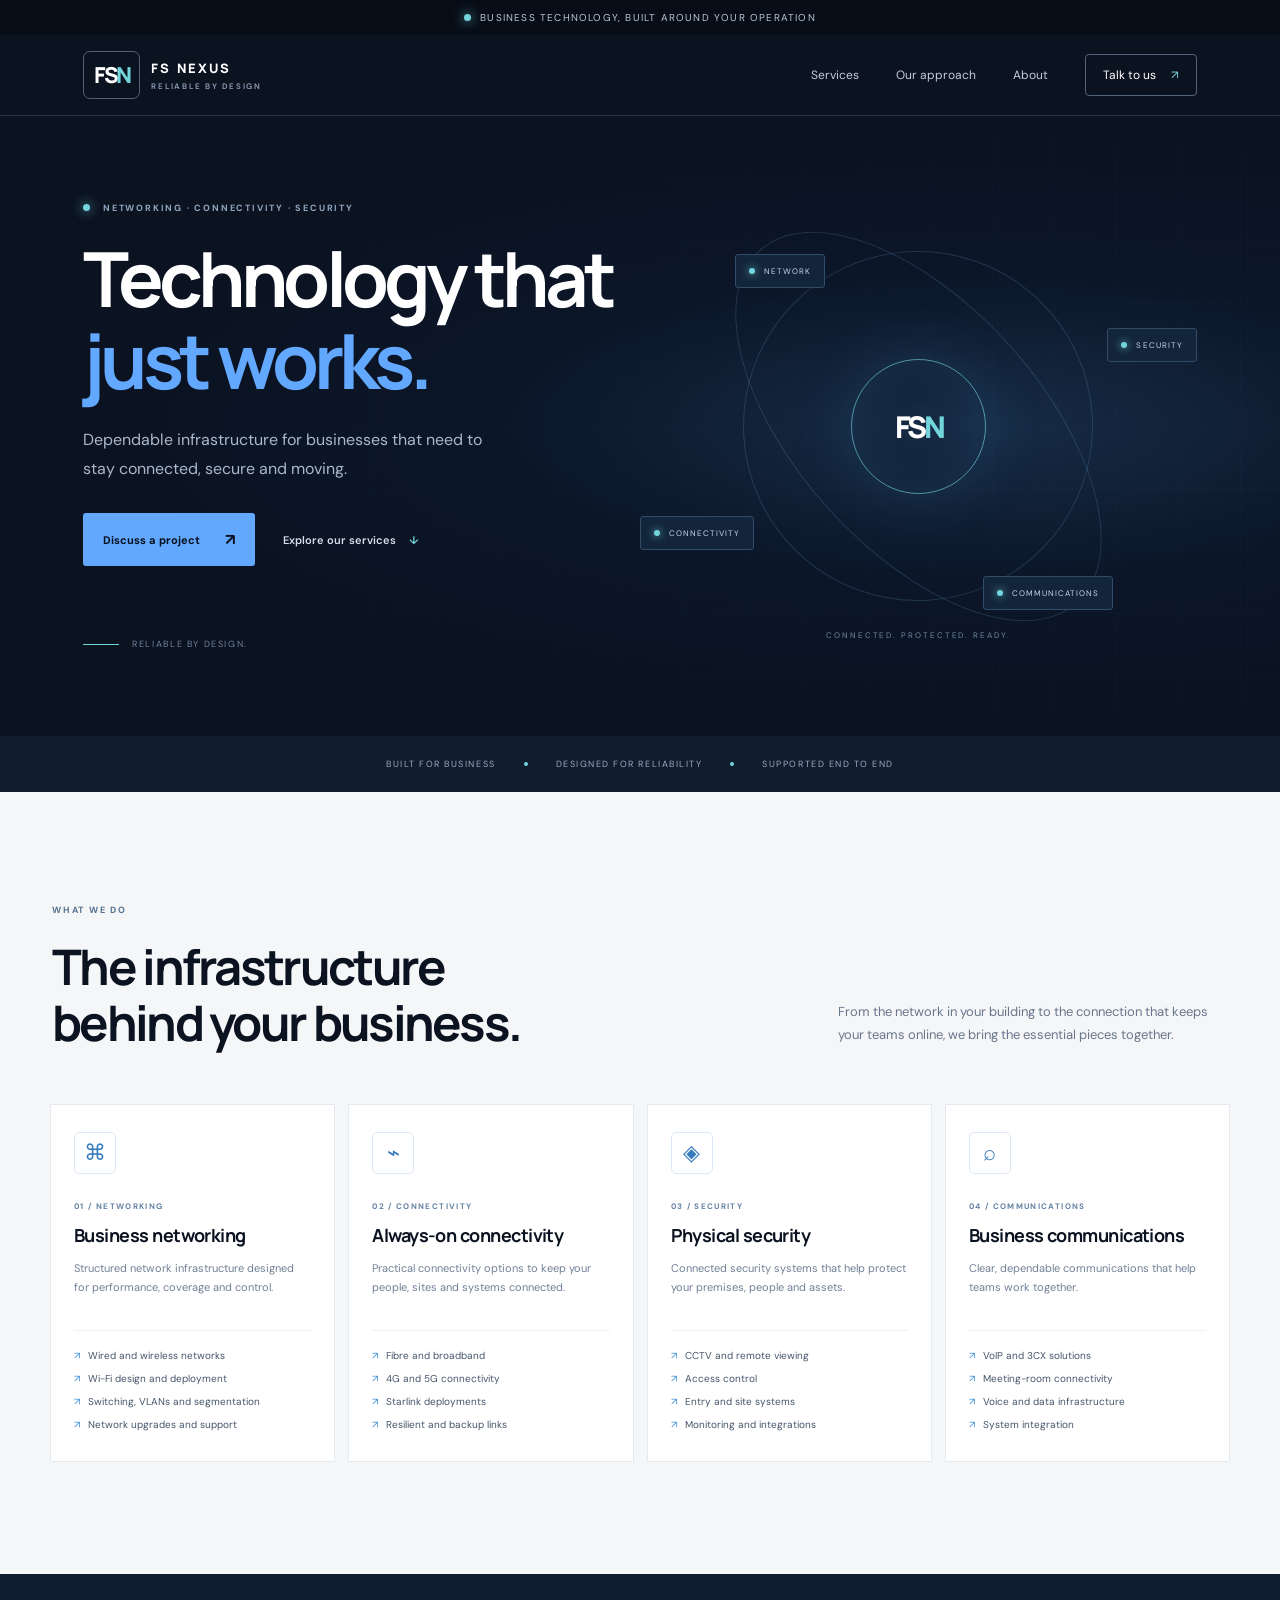
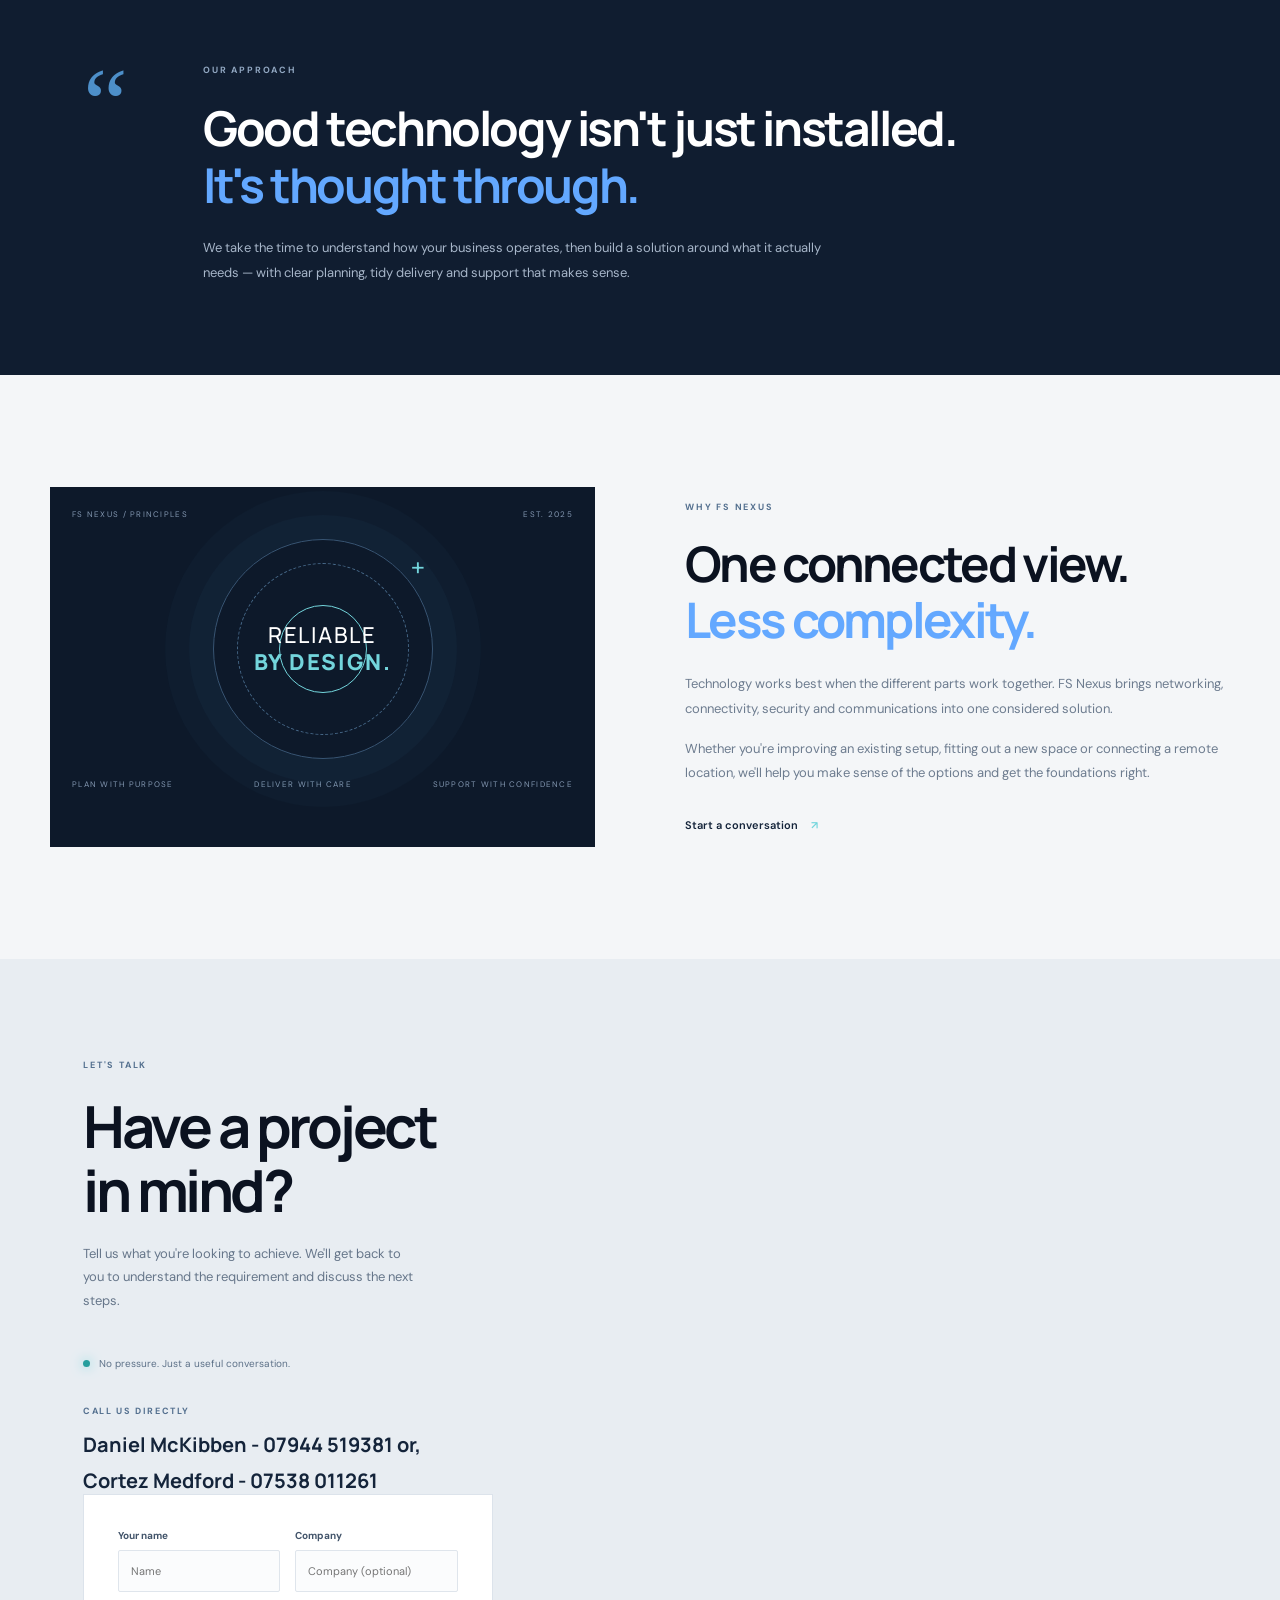
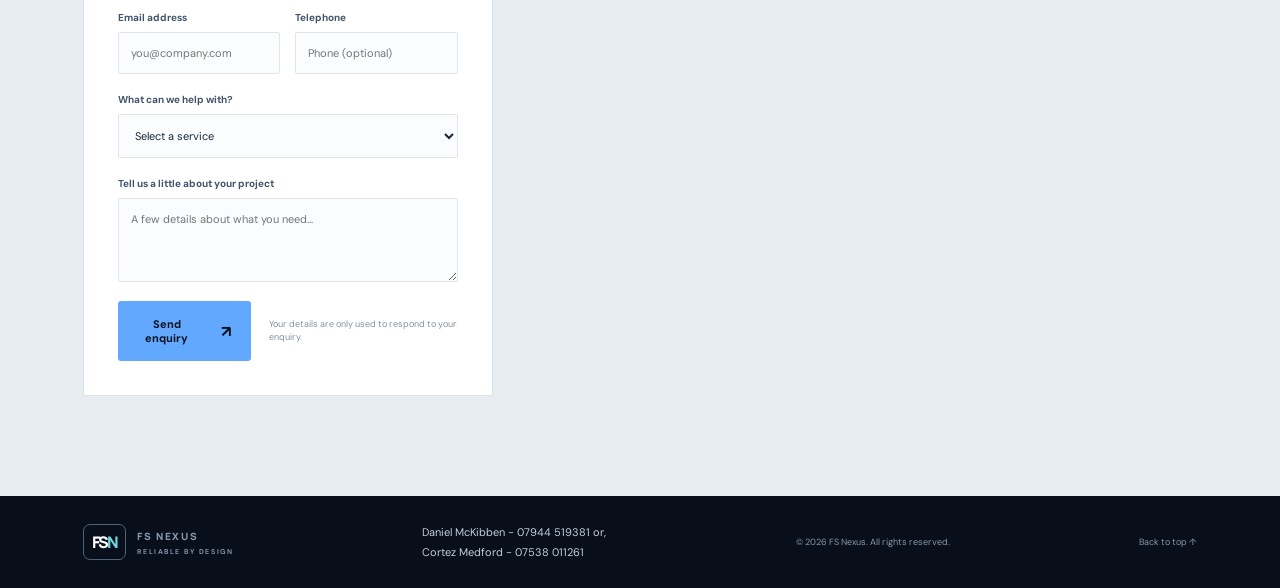
==== index.html @ 61da966b "Modify contact phone section to include multiple contacts Updated contact information to include bot" ====
<!doctype html>
<html lang="en-GB">
<head>
  <meta charset="utf-8">
  <meta name="viewport" content="width=device-width, initial-scale=1">
  <meta name="theme-color" content="#0b1220">
  <meta name="description" content="FS Nexus delivers dependable business networking, connectivity, security and communications infrastructure. Reliable by Design.">
  <title>FS Nexus | Reliable by Design</title>
  <link rel="preconnect" href="https://fonts.googleapis.com">
  <link rel="preconnect" href="https://fonts.gstatic.com" crossorigin>
  <link href="https://fonts.googleapis.com/css2?family=DM+Sans:wght@400;500;600;700&family=Manrope:wght@400;500;600;700;800&display=swap" rel="stylesheet">
  <link rel="stylesheet" href="/styles.css">
  <script defer src="/script.js"></script>
</head>
<body>
  <div class="announcement"><span class="status-dot"></span> Business technology, built around your operation</div>
  <header class="site-header">
    <a class="brand" href="#home" aria-label="FS Nexus home">
      <span class="brand-mark">FS<span>N</span></span>
      <span class="brand-name">FS NEXUS<small>RELIABLE BY DESIGN</small></span>
    </a>
    <button class="menu-toggle" aria-label="Open navigation" aria-expanded="false">☰</button>
    <nav class="nav">
      <a href="#services">Services</a>
      <a href="#approach">Our approach</a>
      <a href="#about">About</a>
      <a class="nav-cta" href="#contact">Talk to us <span>↗</span></a>
    </nav>
  </header>

  <main id="home">
    <section class="hero">
      <div class="hero-grid"></div>
      <div class="hero-content">
        <p class="eyebrow"><span></span> NETWORKING · CONNECTIVITY · SECURITY</p>
        <h1>Technology that<br><em>just works.</em></h1>
        <p class="hero-copy">Dependable infrastructure for businesses that need to stay connected, secure and moving.</p>
        <div class="hero-actions">
          <a class="button button-primary" href="#contact">Discuss a project <span>↗</span></a>
          <a class="text-link" href="#services">Explore our services <span>↓</span></a>
        </div>
        <div class="hero-foot"><span class="line"></span><span>RELIABLE BY DESIGN.</span></div>
      </div>
      <div class="hero-visual" aria-hidden="true">
        <div class="orbit orbit-one"></div><div class="orbit orbit-two"></div>
        <div class="core"><div class="core-inner">FS<span>N</span></div></div>
        <div class="node node-a"><b></b><span>NETWORK</span></div>
        <div class="node node-b"><b></b><span>SECURITY</span></div>
        <div class="node node-c"><b></b><span>CONNECTIVITY</span></div>
        <div class="node node-d"><b></b><span>COMMUNICATIONS</span></div>
        <div class="visual-caption">CONNECTED. PROTECTED. READY.</div>
      </div>
    </section>

    <section class="trust-strip">
      <span>BUILT FOR BUSINESS</span><i></i><span>DESIGNED FOR RELIABILITY</span><i></i><span>SUPPORTED END TO END</span>
    </section>

    <section class="section services" id="services">
      <div class="section-heading">
        <div><p class="eyebrow">WHAT WE DO</p><h2>The infrastructure<br>behind your business.</h2></div>
        <p class="section-intro">From the network in your building to the connection that keeps your teams online, we bring the essential pieces together.</p>
      </div>
      <div class="service-grid">
        <article class="service-card"><div class="service-icon">⌘</div><p class="card-number">01 / NETWORKING</p><h3>Business networking</h3><p>Structured network infrastructure designed for performance, coverage and control.</p><ul><li>Wired and wireless networks</li><li>Wi-Fi design and deployment</li><li>Switching, VLANs and segmentation</li><li>Network upgrades and support</li></ul></article>
        <article class="service-card"><div class="service-icon">⌁</div><p class="card-number">02 / CONNECTIVITY</p><h3>Always-on connectivity</h3><p>Practical connectivity options to keep your people, sites and systems connected.</p><ul><li>Fibre and broadband</li><li>4G and 5G connectivity</li><li>Starlink deployments</li><li>Resilient and backup links</li></ul></article>
        <article class="service-card"><div class="service-icon">◈</div><p class="card-number">03 / SECURITY</p><h3>Physical security</h3><p>Connected security systems that help protect your premises, people and assets.</p><ul><li>CCTV and remote viewing</li><li>Access control</li><li>Entry and site systems</li><li>Monitoring and integrations</li></ul></article>
        <article class="service-card"><div class="service-icon">⌕</div><p class="card-number">04 / COMMUNICATIONS</p><h3>Business communications</h3><p>Clear, dependable communications that help teams work together.</p><ul><li>VoIP and 3CX solutions</li><li>Meeting-room connectivity</li><li>Voice and data infrastructure</li><li>System integration</li></ul></article>
      </div>
    </section>

    <section class="statement" id="approach">
      <div class="statement-mark">“</div>
      <div><p class="eyebrow">OUR APPROACH</p><h2>Good technology isn't just installed.<br><em>It's thought through.</em></h2><p>We take the time to understand how your business operates, then build a solution around what it actually needs — with clear planning, tidy delivery and support that makes sense.</p></div>
    </section>

    <section class="section about" id="about">
      <div class="about-panel"><div class="panel-top"><span>FS NEXUS / PRINCIPLES</span><span>EST. 2025</span></div><div class="panel-graphic"><div class="panel-ring"></div><div class="panel-cross">+</div><div class="panel-word">RELIABLE<br><strong>BY DESIGN.</strong></div></div><div class="panel-bottom"><span>PLAN WITH PURPOSE</span><span>DELIVER WITH CARE</span><span>SUPPORT WITH CONFIDENCE</span></div></div>
      <div class="about-copy"><p class="eyebrow">WHY FS NEXUS</p><h2>One connected view.<br><em>Less complexity.</em></h2><p>Technology works best when the different parts work together. FS Nexus brings networking, connectivity, security and communications into one considered solution.</p><p>Whether you're improving an existing setup, fitting out a new space or connecting a remote location, we'll help you make sense of the options and get the foundations right.</p><a class="text-link dark-link" href="#contact">Start a conversation <span>↗</span></a></div>
    </section>

    <section class="contact-section" id="contact">
      <div class="contact-copy"><p class="eyebrow">LET'S TALK</p><h2>Have a project<br>in mind?</h2><p>Tell us what you're looking to achieve. We'll get back to you to understand the requirement and discuss the next steps.</p><div class="contact-note"><span class="status-dot"></span> No pressure. Just a useful conversation.</div>

<div class="contact-phone">
  <p>CALL US DIRECTLY</p>
  <a href="tel:+447944519381">Daniel McKibben - 07944 519381 or,</a>
  <a href="tel:+447538011261">Cortez Medford - 07538 011261</a>
</div>
      <form class="contact-form" id="contact-form">
        <div class="form-row"><label>Your name<input name="name" autocomplete="name" required maxlength="100" placeholder="Name"></label><label>Company<input name="company" autocomplete="organization" maxlength="120" placeholder="Company (optional)"></label></div>
        <div class="form-row"><label>Email address<input type="email" name="email" autocomplete="email" required maxlength="254" placeholder="you@company.com"></label><label>Telephone<input type="tel" name="phone" autocomplete="tel" maxlength="40" placeholder="Phone (optional)"></label></div>
        <label>What can we help with?<select name="service" required><option value="" disabled selected>Select a service</option><option>Business networking</option><option>Connectivity (fibre / 4G / 5G / Starlink)</option><option>CCTV and access control</option><option>Business communications / VoIP</option><option>Multiple services / wider project</option><option>Something else</option></select></label>
        <label>Tell us a little about your project<textarea name="message" rows="4" required maxlength="4000" placeholder="A few details about what you need..."></textarea></label>
        <div class="form-foot"><button class="button button-primary" type="submit">Send enquiry <span>↗</span></button><span id="form-status" role="status" aria-live="polite">Your details are only used to respond to your enquiry.</span></div>
        <input class="honeypot" type="text" name="website" tabindex="-1" autocomplete="off" aria-hidden="true">
      </form>
    </section>
  </main>
  <footer class="footer">
  <a class="brand footer-brand" href="#home">
    <span class="brand-mark">FS<span>N</span></span>
    <span class="brand-name">FS NEXUS<small>RELIABLE BY DESIGN</small></span>
  </a>
  <div class="footer-phones">
    <a href="tel:+447944519381">Daniel McKibben - 07944 519381 or,</a>
    <a href="tel:+447538011261">Cortez Medford - 07538 011261</a>
  </div>
  <span>© <span id="year"></span> FS Nexus. All rights reserved.</span>
  <a href="#home">Back to top ↑</a>
</footer>
---- styles.css ----
@import url('https://fonts.googleapis.com/css2?family=DM+Sans:wght@400;500;600;700&family=Manrope:wght@400;500;600;700;800&display=swap');
:root{--ink:#0b1220;--ink2:#111c2e;--blue:#63a8ff;--cyan:#73d5dc;--muted:#9aa8bb;--paper:#f4f6f8;--white:#fff;--line:rgba(255,255,255,.13);--font:'DM Sans',sans-serif;--display:'Manrope',sans-serif}
*{box-sizing:border-box}html{scroll-behavior:smooth}body{margin:0;background:var(--paper);color:var(--ink);font-family:var(--font);-webkit-font-smoothing:antialiased}a{color:inherit;text-decoration:none}.announcement{height:34px;background:#070d17;color:#b9c6d8;display:flex;align-items:center;justify-content:center;gap:9px;font-size:10px;letter-spacing:.12em;text-transform:uppercase}.status-dot,.eyebrow span{display:inline-block;width:7px;height:7px;border-radius:50%;background:var(--cyan);box-shadow:0 0 12px #73d5dc}.site-header{height:82px;background:#0b1220;color:white;display:flex;align-items:center;justify-content:space-between;padding:0 max(calc((100% - 1180px)/2),6.5%);position:relative;z-index:5;border-bottom:1px solid var(--line)}.brand{display:flex;align-items:center;gap:11px}.brand-mark{font:800 22px var(--display);letter-spacing:-.12em;color:white;border:1px solid #50627a;padding:8px 10px;border-radius:7px}.brand-mark span{color:var(--cyan)}.brand-name{font:800 13px var(--display);letter-spacing:.16em}.brand-name small{display:block;font:600 8px var(--font);letter-spacing:.22em;color:#8ea0b8;margin-top:4px}.nav{display:flex;align-items:center;gap:37px;font-size:12px;color:#c4cedb}.nav a:hover{color:white}.nav-cta{border:1px solid #53657c;border-radius:4px;padding:12px 17px;color:white}.nav-cta span{color:var(--cyan);margin-left:12px}.menu-toggle{display:none;background:none;border:0;color:white;font-size:24px}
.hero{min-height:620px;background:radial-gradient(ellipse at 76% 50%,#172c46 0%,#0b1628 35%,#0b1220 70%);color:white;position:relative;overflow:hidden;display:grid;grid-template-columns:1fr 1fr;align-items:center;padding:70px max(calc((100% - 1180px)/2),6.5%)}.hero-grid{position:absolute;inset:0;opacity:.14;background-image:linear-gradient(rgba(130,170,210,.18) 1px,transparent 1px),linear-gradient(90deg,rgba(130,170,210,.18) 1px,transparent 1px);background-size:62px 62px;mask-image:linear-gradient(90deg,transparent,black)}.hero-content{position:relative;z-index:1;max-width:550px}.eyebrow{font-size:9px;letter-spacing:.2em;font-weight:700;color:#91a7c1;margin:0 0 23px}.eyebrow span{margin-right:9px}.hero h1{font:700 clamp(48px,6vw,76px)/1.08 var(--display);letter-spacing:-.065em;margin:0}.hero h1 em,.statement h2 em,.about-copy h2 em{font-style:normal;color:var(--blue)}.hero-copy{font-size:16px;line-height:1.8;color:#aab8ca;max-width:430px;margin:25px 0 30px}.hero-actions{display:flex;align-items:center;gap:28px}.button{display:inline-flex;align-items:center;justify-content:center;gap:25px;border:0;border-radius:3px;padding:16px 20px;font:700 11px var(--font);cursor:pointer}.button-primary{background:var(--blue);color:#07111e}.button-primary:hover{background:#8bc0ff}.button span{font-size:16px}.text-link{font-size:11px;font-weight:600;color:#d7e0eb}.text-link span{margin-left:10px;color:var(--cyan)}.hero-foot{display:flex;align-items:center;gap:13px;margin-top:72px;font-size:9px;letter-spacing:.18em;color:#71849d}.hero-foot .line{width:36px;height:1px;background:var(--cyan)}
.hero-visual{height:420px;position:relative;display:grid;place-items:center}.orbit{position:absolute;border:1px solid rgba(117,177,226,.2);border-radius:50%;transform:rotate(-25deg)}.orbit-one{width:350px;height:350px}.orbit-two{width:475px;height:245px;transform:rotate(48deg)}.core{width:135px;height:135px;border:1px solid rgba(115,213,220,.65);border-radius:50%;display:grid;place-items:center;box-shadow:0 0 65px rgba(74,159,218,.15),inset 0 0 45px rgba(74,159,218,.1);z-index:1}.core-inner{font:800 30px var(--display);letter-spacing:-.12em}.core-inner span{color:var(--cyan)}.node{position:absolute;z-index:2;background:#13253a;border:1px solid #304c69;border-radius:3px;padding:11px 13px;display:flex;align-items:center;gap:9px;color:#c8d6e7;font-size:8px;letter-spacing:.13em}.node b{width:6px;height:6px;border-radius:50%;background:var(--cyan);box-shadow:0 0 9px var(--cyan)}.node-a{top:38px;left:17%}.node-b{top:112px;right:0}.node-c{bottom:86px;left:0}.node-d{bottom:26px;right:15%}.visual-caption{position:absolute;bottom:-4px;font-size:8px;letter-spacing:.24em;color:#7189a4}
.trust-strip{background:#111c2e;color:#9cacc0;display:flex;justify-content:center;align-items:center;gap:28px;padding:22px 15px;font-size:9px;letter-spacing:.17em}.trust-strip i{height:4px;width:4px;border-radius:50%;background:var(--cyan)}
.section{max-width:1180px;margin:auto;padding:112px 0}.section-heading{display:flex;justify-content:space-between;align-items:end;margin-bottom:52px;padding:0 2px}.section-heading h2,.about-copy h2{font:700 clamp(34px,4vw,49px)/1.15 var(--display);letter-spacing:-.055em;margin:0}.section-intro{max-width:390px;color:#68778b;font-size:13px;line-height:1.8;margin:0 0 5px}.services .eyebrow,.about-copy .eyebrow{color:#54708f}.service-grid{display:grid;grid-template-columns:repeat(4,1fr);gap:13px}.service-card{background:white;border:1px solid #e5eaf0;padding:27px 23px 25px;min-height:340px;transition:transform .2s,border-color .2s}.service-card:hover{transform:translateY(-5px);border-color:#9bc7f5}.service-icon{width:42px;height:42px;display:grid;place-items:center;border:1px solid #dce8f4;color:#367bbd;font-size:22px;border-radius:5px;margin-bottom:27px}.card-number{font-size:8px;letter-spacing:.17em;color:#6482a3;font-weight:700}.service-card h3{font:700 18px var(--display);letter-spacing:-.03em;margin:12px 0}.service-card>p:not(.card-number){font-size:11px;line-height:1.75;color:#718096;min-height:58px}.service-card ul{list-style:none;padding:13px 0 0;margin:13px 0 0;border-top:1px solid #edf0f4}.service-card li{font-size:10px;color:#45556a;padding:5px 0}.service-card li:before{content:'↗';color:#3b8fd7;margin-right:8px}
.statement{background:#101d30;color:white;padding:90px max(calc((100% - 1180px)/2),6.5%);display:grid;grid-template-columns:100px 1fr;gap:20px}.statement-mark{font:100px/.8 Georgia;color:#4d8fc9}.statement h2{font:700 clamp(32px,4vw,48px)/1.2 var(--display);letter-spacing:-.05em;margin:0 0 22px}.statement>div:last-child>p:last-child{max-width:650px;color:#a7b6c9;font-size:13px;line-height:1.9;margin:0}
.about{display:grid;grid-template-columns:1fr 1fr;gap:90px;align-items:center}.about-panel{background:#0d192a;color:white;padding:22px;min-height:360px;position:relative;overflow:hidden}.panel-top,.panel-bottom{display:flex;justify-content:space-between;font-size:8px;letter-spacing:.16em;color:#8397b1}.panel-graphic{height:260px;display:grid;place-items:center;position:relative}.panel-ring{width:220px;height:220px;border:1px solid #385573;border-radius:50%;position:absolute;box-shadow:0 0 0 24px rgba(83,143,194,.04),0 0 0 48px rgba(83,143,194,.03)}.panel-ring:before,.panel-ring:after{content:'';position:absolute;inset:23px;border:1px dashed #466888;border-radius:50%}.panel-ring:after{inset:65px;border-style:solid;border-color:#73d5dc}.panel-cross{position:absolute;color:#73d5dc;font-size:25px;transform:translate(95px,-83px)}.panel-word{position:relative;font:500 22px/1.25 var(--display);letter-spacing:.08em;text-align:center}.panel-word strong{color:var(--cyan);font-weight:800}.about-copy h2{margin-bottom:24px}.about-copy>p:not(.eyebrow){font-size:13px;line-height:1.9;color:#6d7c8f;margin:0 0 15px}.dark-link{display:inline-block;color:#14243a;margin-top:17px}
.contact-section{background:#e8edf2;padding:100px max(calc((100% - 1180px)/2),6.5%);display:grid;grid-template-columns:.8fr 1.2fr;gap:90px}.contact-copy .eyebrow{color:#54708f}.contact-copy h2{font:700 clamp(40px,5vw,58px)/1.1 var(--display);letter-spacing:-.06em;margin:0 0 20px}.contact-copy>p:not(.eyebrow){font-size:13px;line-height:1.8;color:#66768a;max-width:340px}.contact-note{margin-top:45px;color:#5d7188;font-size:10px;display:flex;align-items:center;gap:9px}.contact-note .status-dot{background:#269e9d}.contact-form{background:white;padding:34px;border:1px solid #dce3eb;display:flex;flex-direction:column;gap:19px}.form-row{display:grid;grid-template-columns:1fr 1fr;gap:15px}.contact-form label{font-size:10px;font-weight:700;color:#42546a;display:flex;flex-direction:column;gap:8px}.contact-form input,.contact-form select,.contact-form textarea{width:100%;border:1px solid #dfe5ec;background:#fbfcfd;padding:13px 12px;font:11px var(--font);color:#17263a;border-radius:2px;outline:none}.contact-form input:focus,.contact-form select:focus,.contact-form textarea:focus{border-color:#5b9bd8;box-shadow:0 0 0 3px rgba(91,155,216,.12)}.contact-form textarea{resize:vertical}.form-foot{display:flex;align-items:center;gap:18px}.form-foot>span{font-size:9px;color:#8491a1;line-height:1.5}.honeypot{position:absolute!important;left:-10000px!important;width:1px!important;height:1px!important}.footer{background:#080f1b;color:#8798ad;padding:28px max(calc((100% - 1180px)/2),6.5%);display:flex;justify-content:space-between;align-items:center;font-size:9px}.footer-brand .brand-mark{font-size:16px;padding:6px 8px}.footer-brand .brand-name{font-size:10px}.footer-brand .brand-name small{font-size:7px}
@media(max-width:1250px){.section{padding-left:6.5%;padding-right:6.5%}.about{gap:55px}}
@media(max-width:850px){.hero{grid-template-columns:1fr;padding-top:75px;padding-bottom:50px}.hero-visual{height:350px;margin-top:35px}.service-grid{grid-template-columns:repeat(2,1fr)}.section-heading{display:block}.section-intro{margin-top:22px}.about{grid-template-columns:1fr;gap:45px}.contact-section{grid-template-columns:1fr;gap:35px}.statement{grid-template-columns:55px 1fr}.statement-mark{font-size:75px}}
@media(max-width:600px){.site-header{height:70px;padding:0 6%}.menu-toggle{display:block}.nav{display:none;position:absolute;top:69px;left:0;right:0;background:#0b1220;padding:20px 6% 25px;flex-direction:column;align-items:stretch;gap:20px;border-top:1px solid var(--line)}.nav.open{display:flex}.nav-cta{text-align:center}.announcement{font-size:8px}.hero{padding-left:6%;padding-right:6%;min-height:auto}.hero h1{font-size:51px}.hero-copy{font-size:14px}.hero-actions{align-items:flex-start;flex-direction:column;gap:19px}.hero-foot{margin-top:48px}.hero-visual{height:290px;transform:scale(.83);margin:-5px -25px 0}.node{font-size:7px;padding:8px}.node-a{left:8%}.node-b{right:-2%}.node-c{left:-4%}.node-d{right:5%}.trust-strip{gap:10px;flex-wrap:wrap;font-size:7px;padding:17px 8px}.trust-strip i{width:3px;height:3px}.section{padding:75px 6%}.section-heading h2,.about-copy h2{font-size:37px}.service-grid{grid-template-columns:1fr}.service-card{min-height:0}.service-card>p:not(.card-number){min-height:0}.statement{padding:65px 6%;grid-template-columns:35px 1fr;gap:12px}.statement-mark{font-size:55px}.statement h2{font-size:32px}.about-panel{min-height:320px;padding:17px}.panel-graphic{height:235px}.panel-ring{width:190px;height:190px}.panel-word{font-size:19px}.contact-section{padding:70px 6%;gap:28px}.contact-copy h2{font-size:46px}.contact-form{padding:22px 17px}.form-row{grid-template-columns:1fr;gap:18px}.form-foot{align-items:flex-start;flex-direction:column;gap:12px}.footer{padding:24px 6%;gap:18px;flex-wrap:wrap}.footer>span{order:3;width:100%}}
.contact-phone {
  margin-top: 35px;
  display: flex;
  flex-direction: column;
  gap: 9px;
}

.contact-phone p {
  font-size: 9px;
  font-weight: 700;
  letter-spacing: .18em;
  color: #54708f;
  margin: 0 0 5px;
}

.contact-phone a {
  font: 700 20px var(--display);
  color: #14243a;
}

.contact-phone a:hover,
.footer-phones a:hover {
  color: var(--blue);
}

.footer-phones {
  display: flex;
  flex-direction: column;
  gap: 6px;
}

.footer-phones a {
  color: #c4cedb;
  font-size: 11px;
}
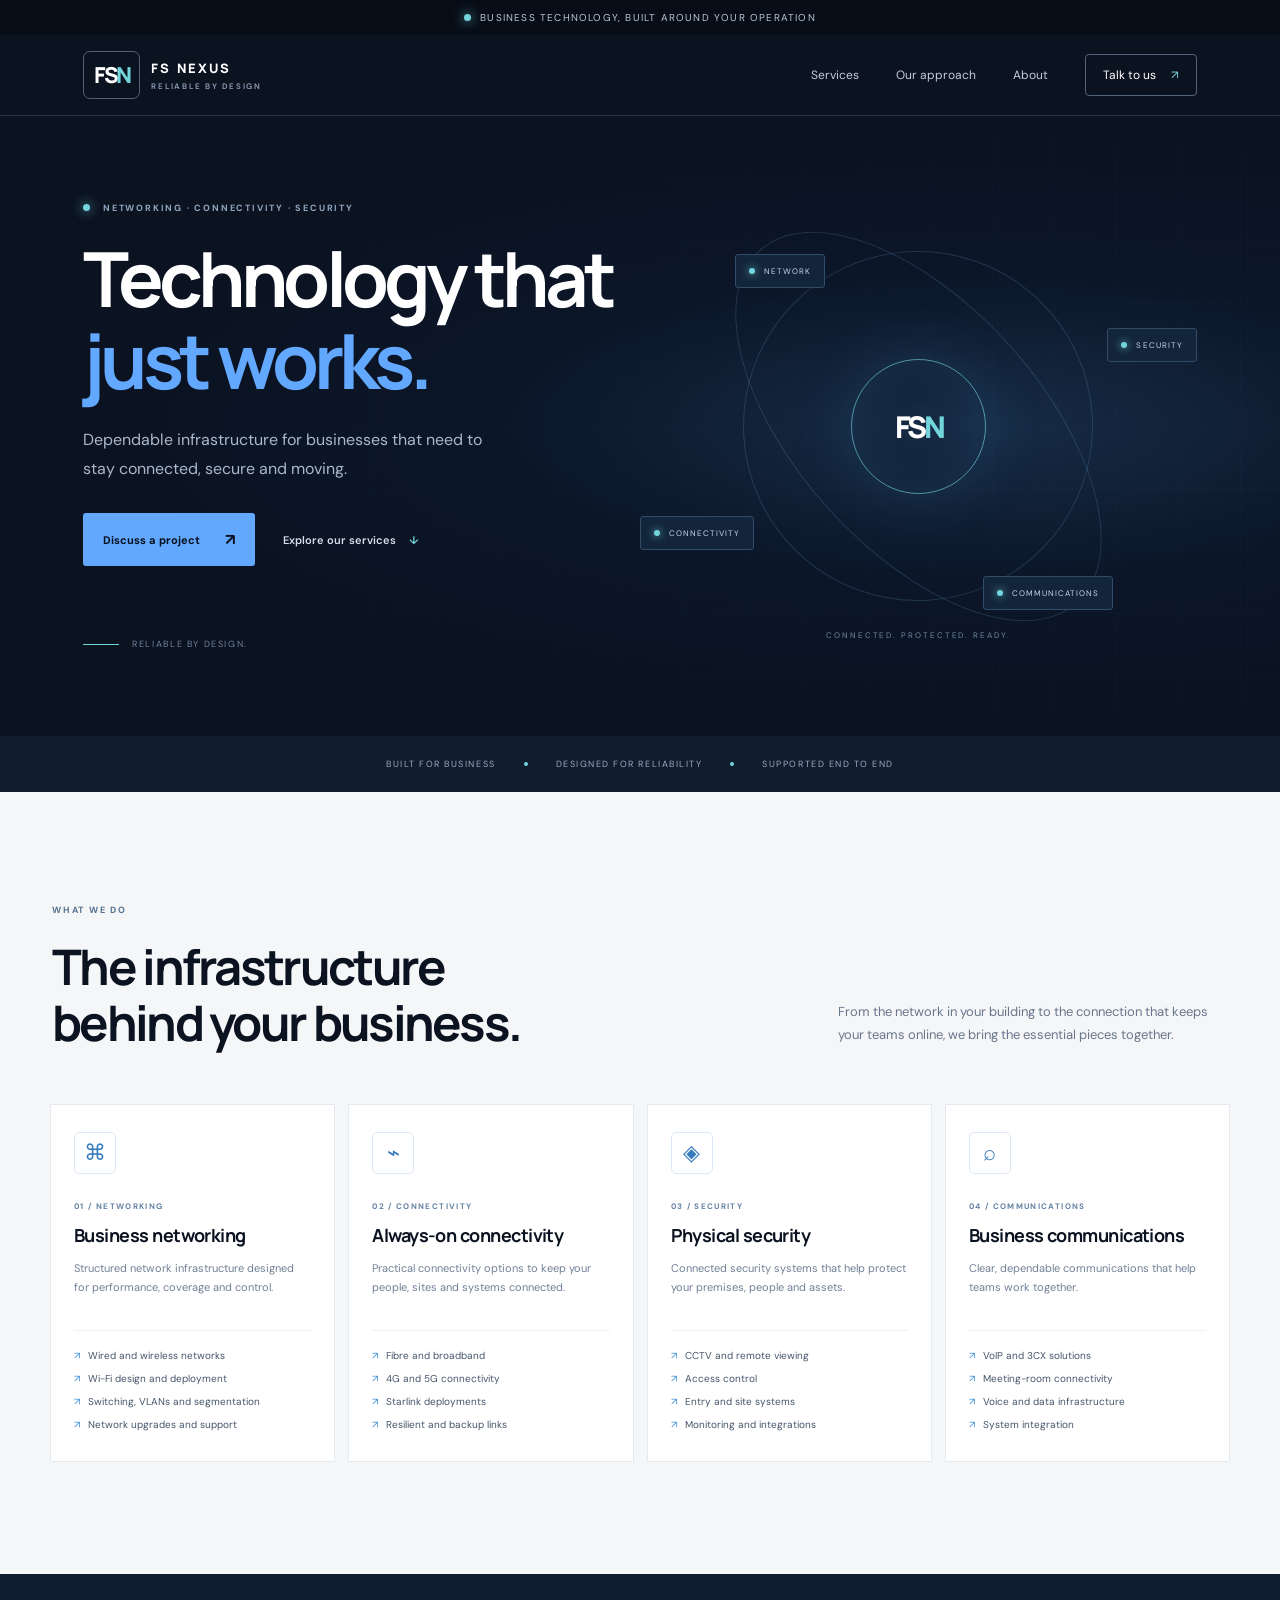
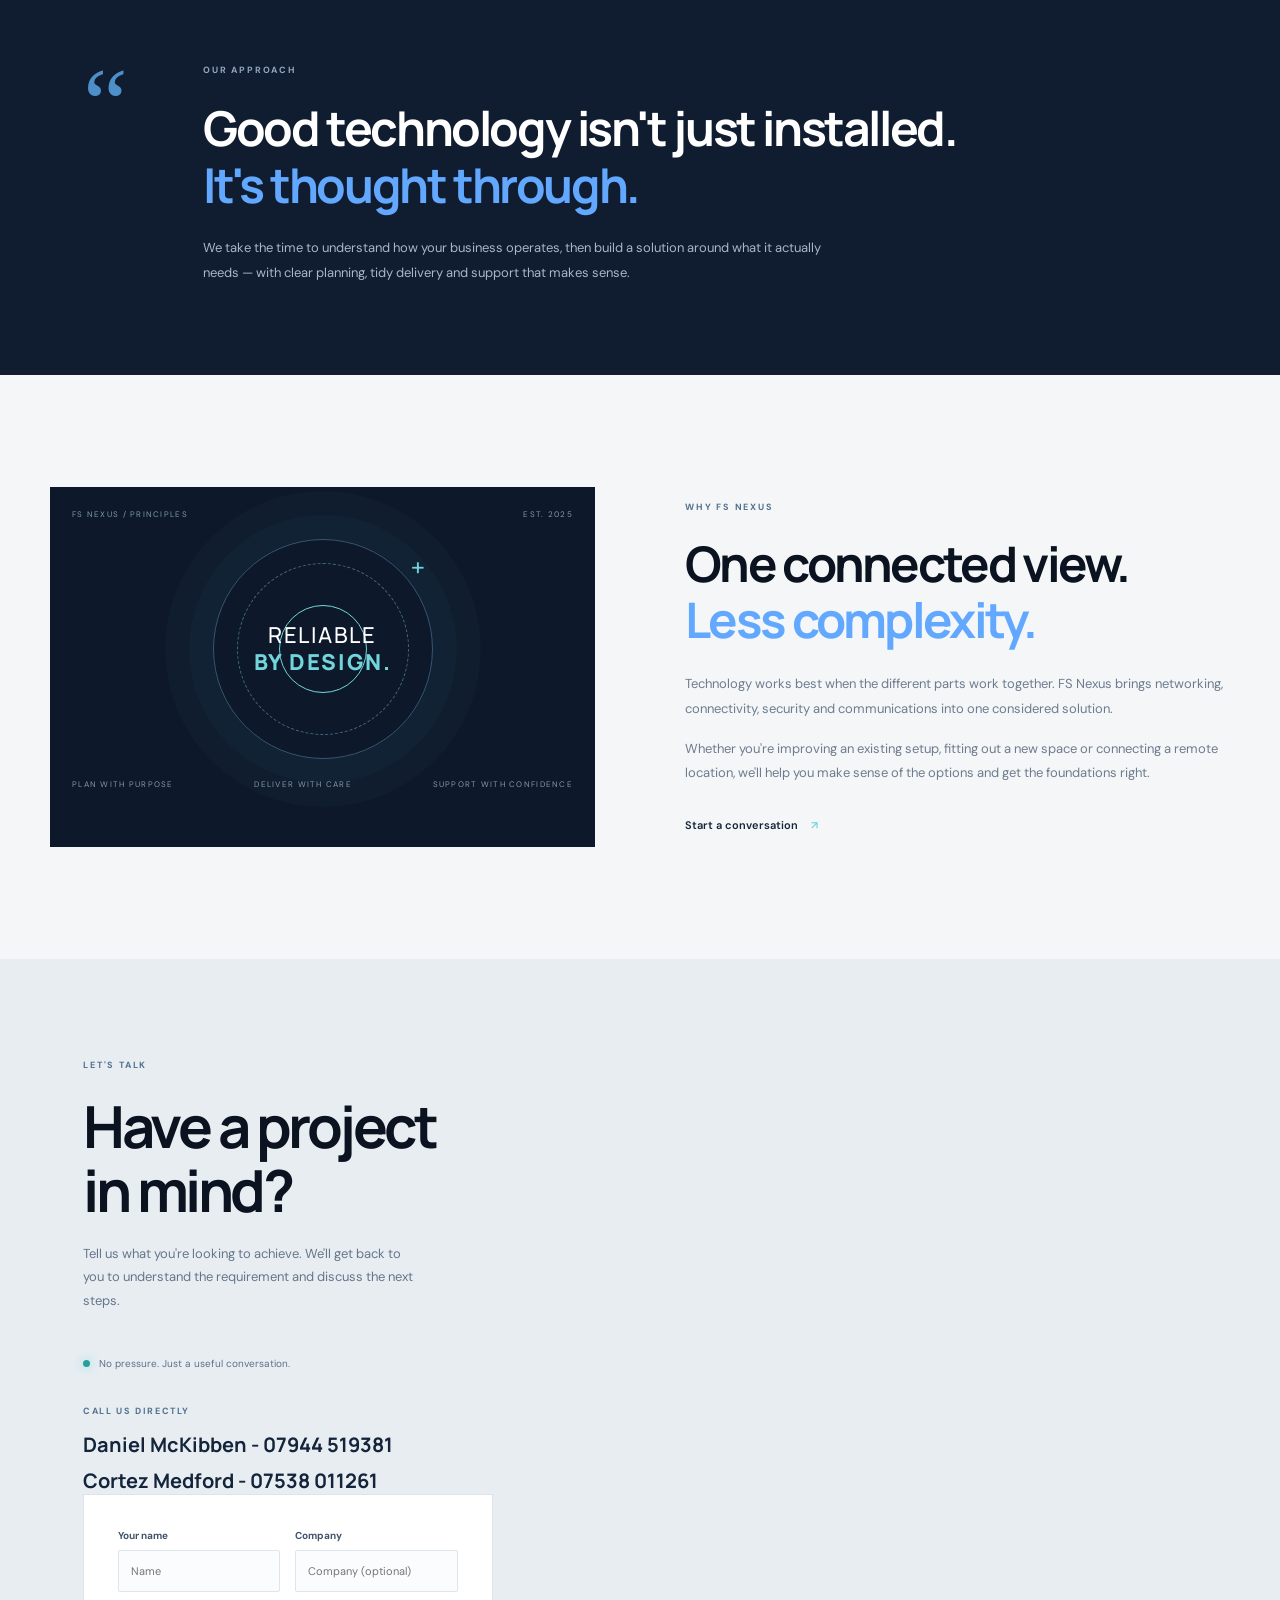
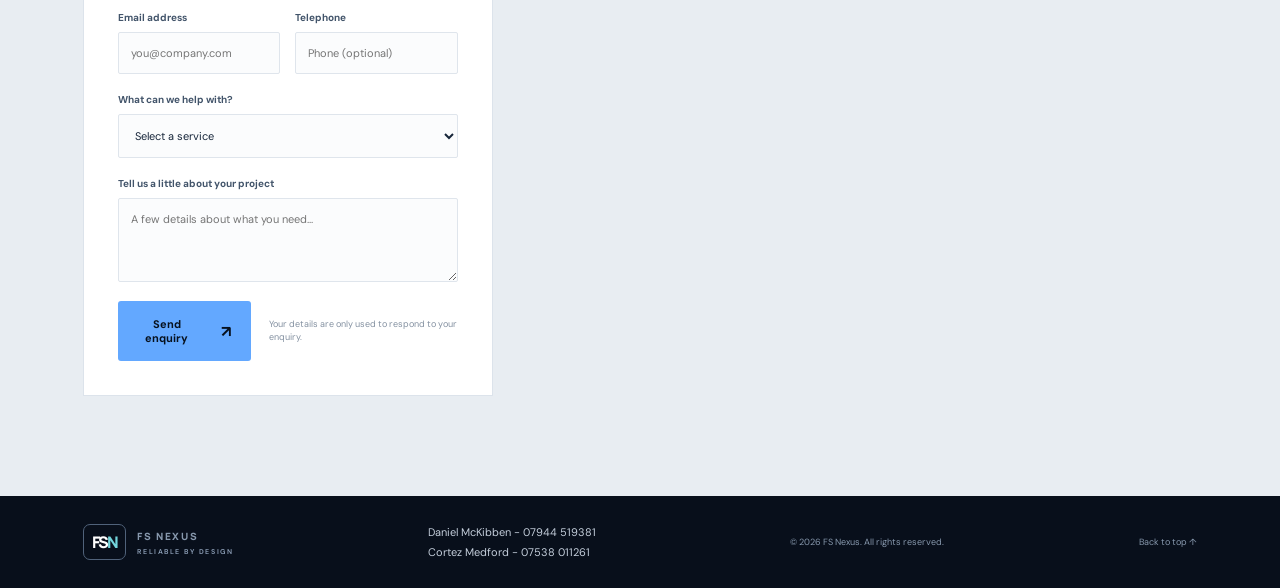
==== commit 0b6e64b5: "Remove 'or,' from phone number links" ====
--- a/index.html
+++ b/index.html
@@ -84,7 +84,7 @@
 
 <div class="contact-phone">
   <p>CALL US DIRECTLY</p>
-  <a href="tel:+447944519381">Daniel McKibben - 07944 519381 or,</a>
+  <a href="tel:+447944519381">Daniel McKibben - 07944 519381</a>
   <a href="tel:+447538011261">Cortez Medford - 07538 011261</a>
 </div>
       <form class="contact-form" id="contact-form">
@@ -103,7 +103,7 @@
     <span class="brand-name">FS NEXUS<small>RELIABLE BY DESIGN</small></span>
   </a>
   <div class="footer-phones">
-    <a href="tel:+447944519381">Daniel McKibben - 07944 519381 or,</a>
+    <a href="tel:+447944519381">Daniel McKibben - 07944 519381</a>
     <a href="tel:+447538011261">Cortez Medford - 07538 011261</a>
   </div>
   <span>© <span id="year"></span> FS Nexus. All rights reserved.</span>
--- a/styles.css
+++ b/styles.css
@@ -46,3 +46,7 @@
   color: #c4cedb;
   font-size: 11px;
 }
+.contact-phone a {
+  display: block;
+  width: fit-content;
+}
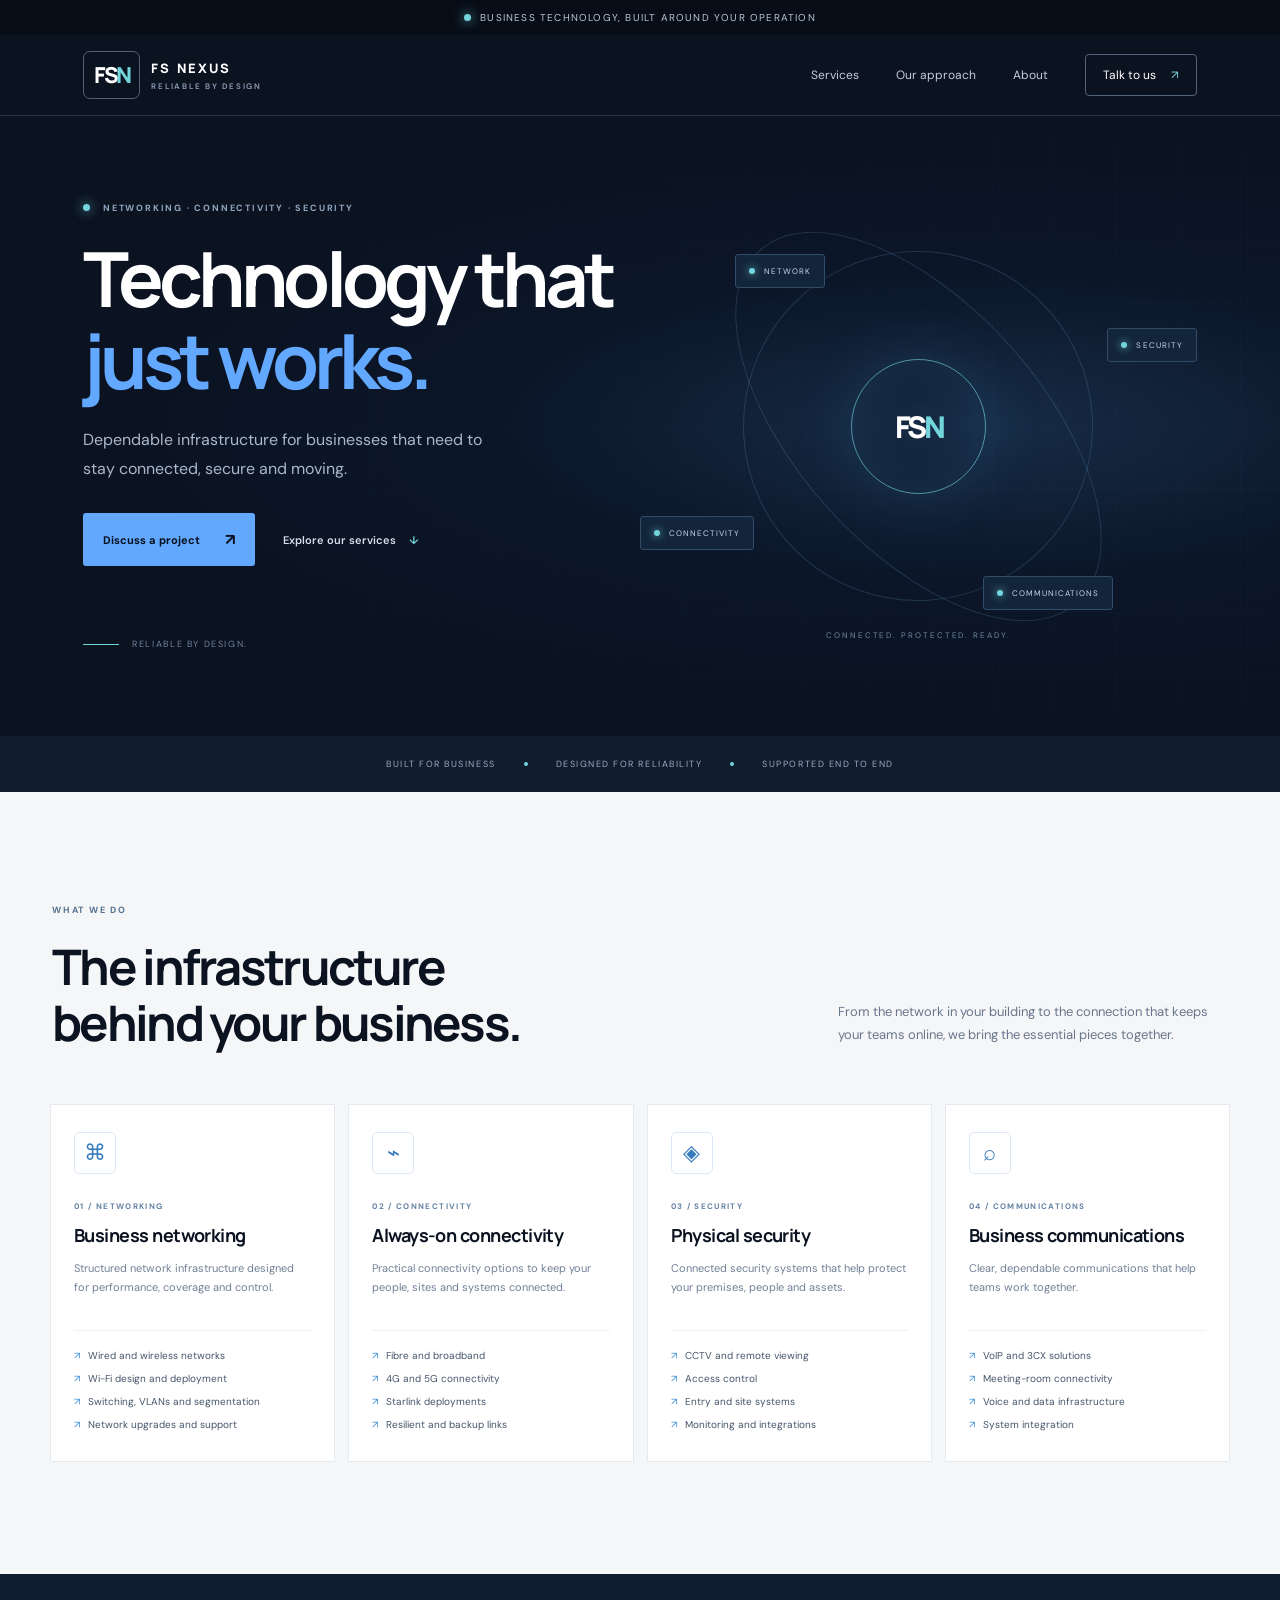
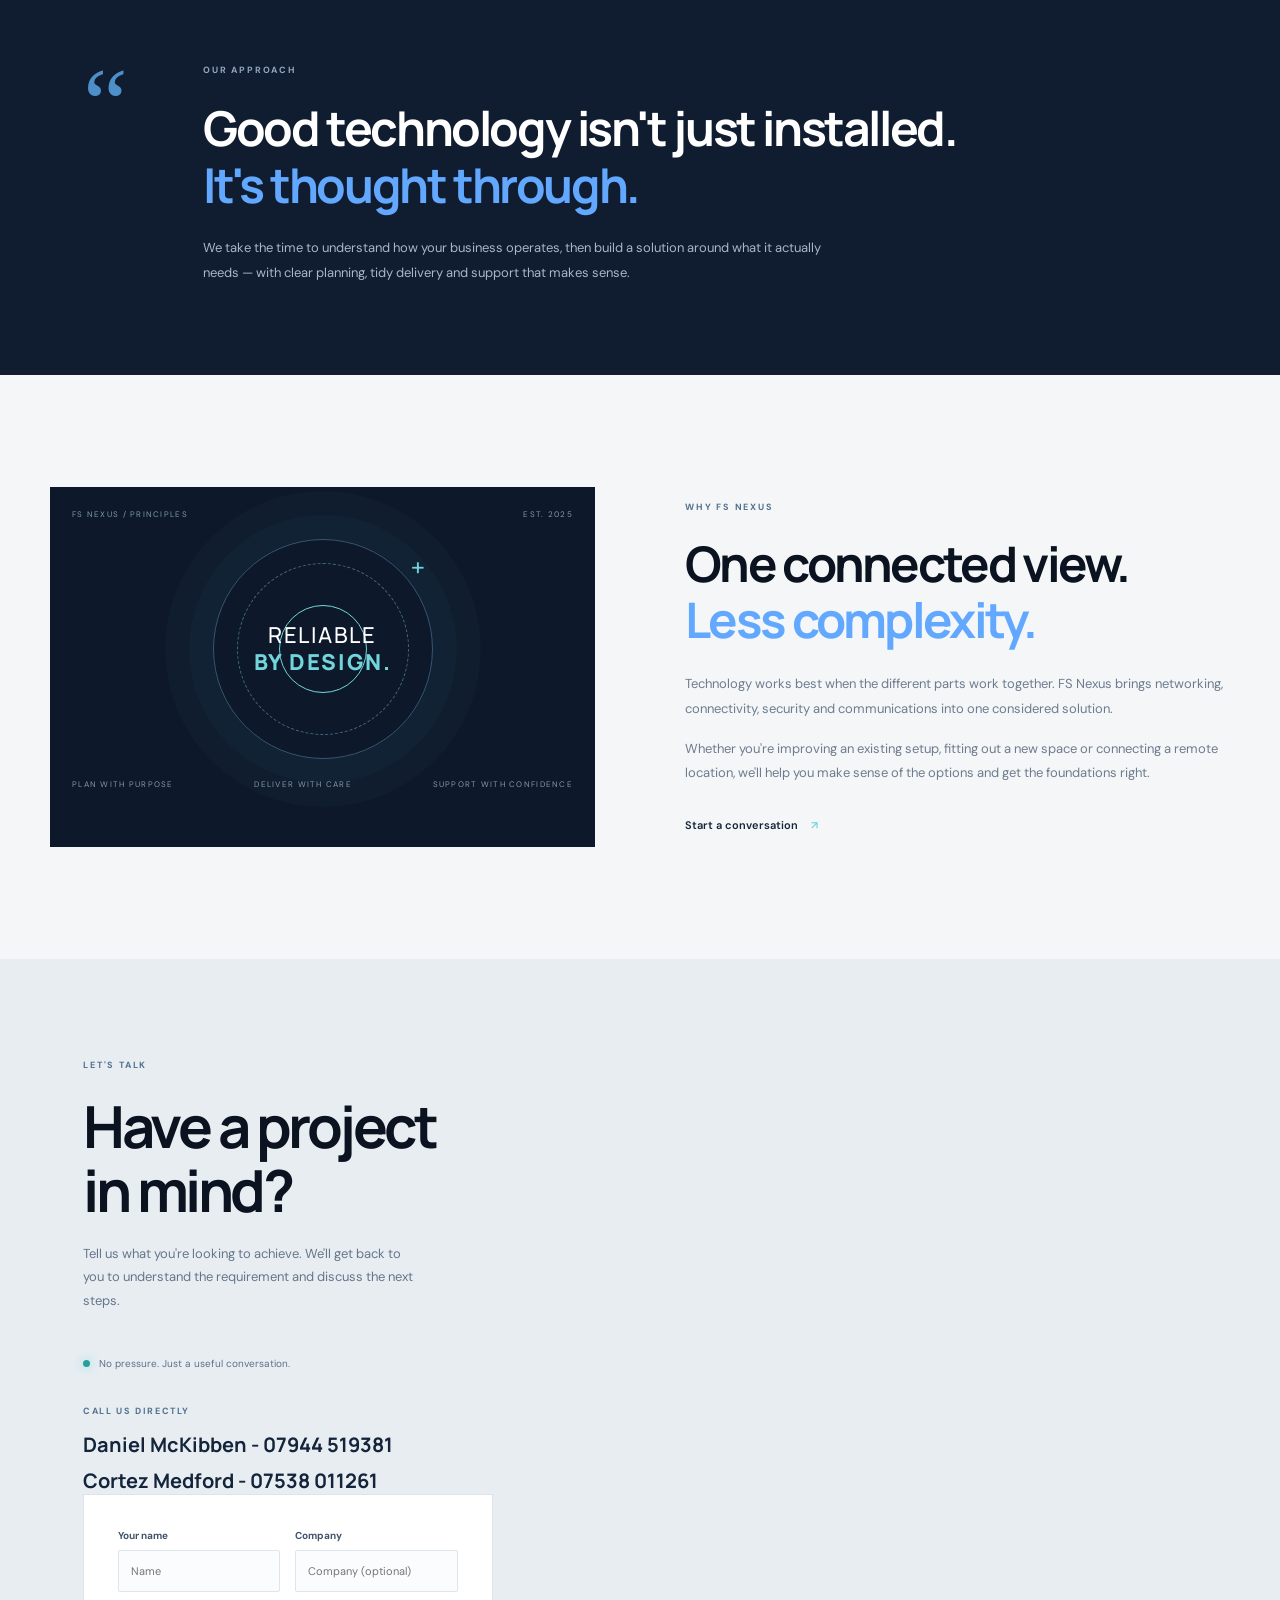
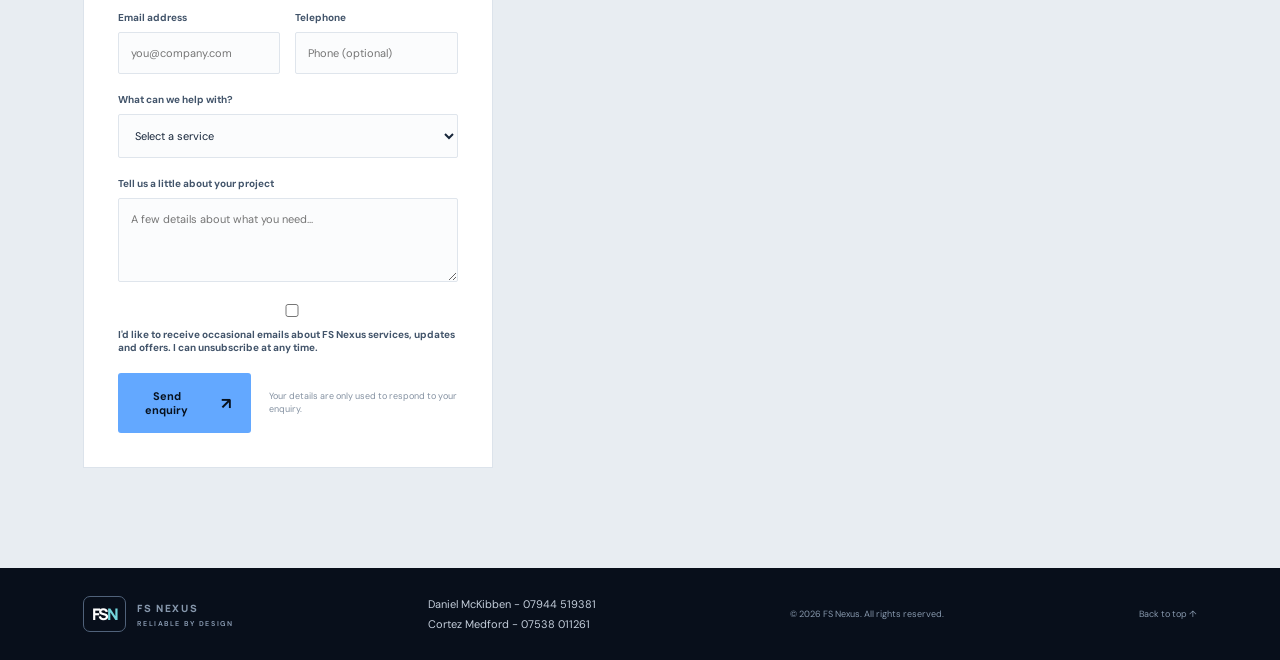
==== commit 44a0ad5f: "Add marketing consent checkbox to contact form" ====
--- a/index.html
+++ b/index.html
@@ -92,6 +92,10 @@
         <div class="form-row"><label>Email address<input type="email" name="email" autocomplete="email" required maxlength="254" placeholder="you@company.com"></label><label>Telephone<input type="tel" name="phone" autocomplete="tel" maxlength="40" placeholder="Phone (optional)"></label></div>
         <label>What can we help with?<select name="service" required><option value="" disabled selected>Select a service</option><option>Business networking</option><option>Connectivity (fibre / 4G / 5G / Starlink)</option><option>CCTV and access control</option><option>Business communications / VoIP</option><option>Multiple services / wider project</option><option>Something else</option></select></label>
         <label>Tell us a little about your project<textarea name="message" rows="4" required maxlength="4000" placeholder="A few details about what you need..."></textarea></label>
+        <label class="marketing-consent">
+          <input type="checkbox" name="marketing_email" value="yes">
+          <span>I'd like to receive occasional emails about FS Nexus services, updates and offers. I can unsubscribe at any time.</span>
+        </label>
         <div class="form-foot"><button class="button button-primary" type="submit">Send enquiry <span>↗</span></button><span id="form-status" role="status" aria-live="polite">Your details are only used to respond to your enquiry.</span></div>
         <input class="honeypot" type="text" name="website" tabindex="-1" autocomplete="off" aria-hidden="true">
       </form>
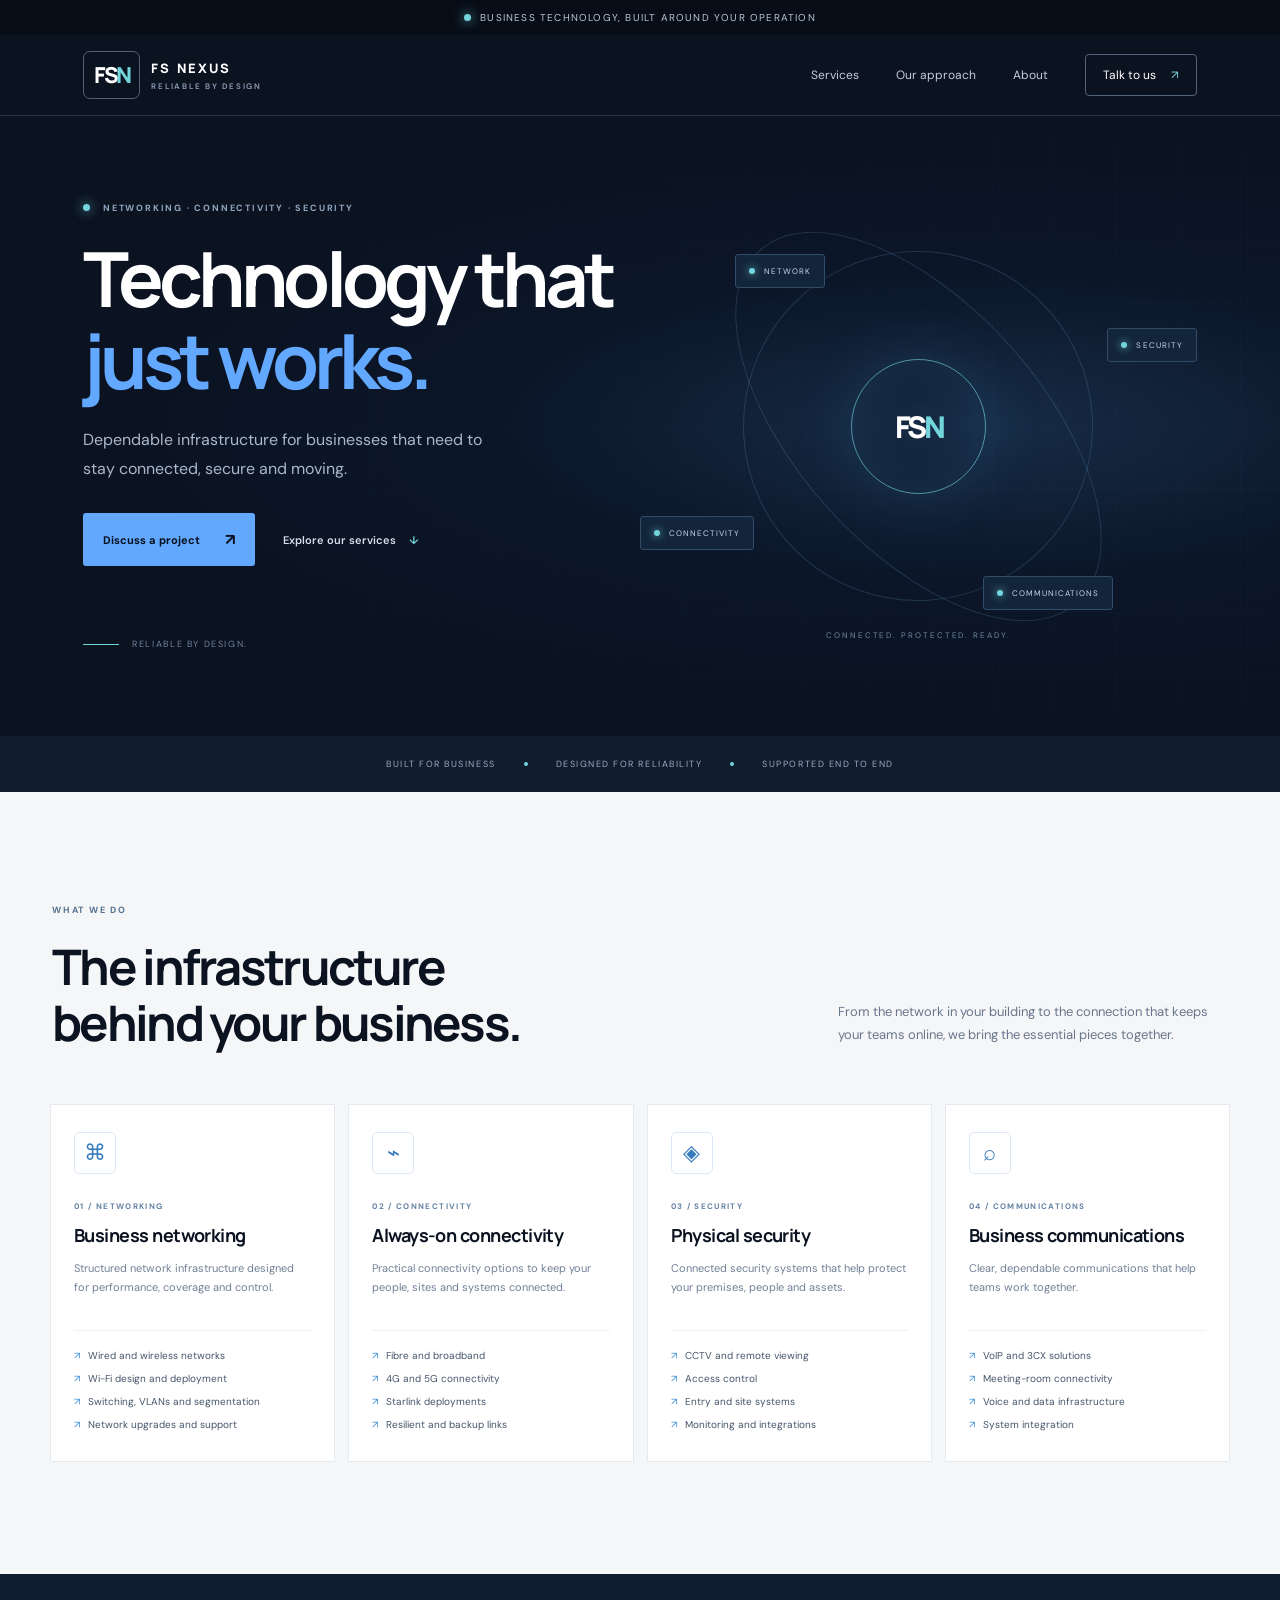
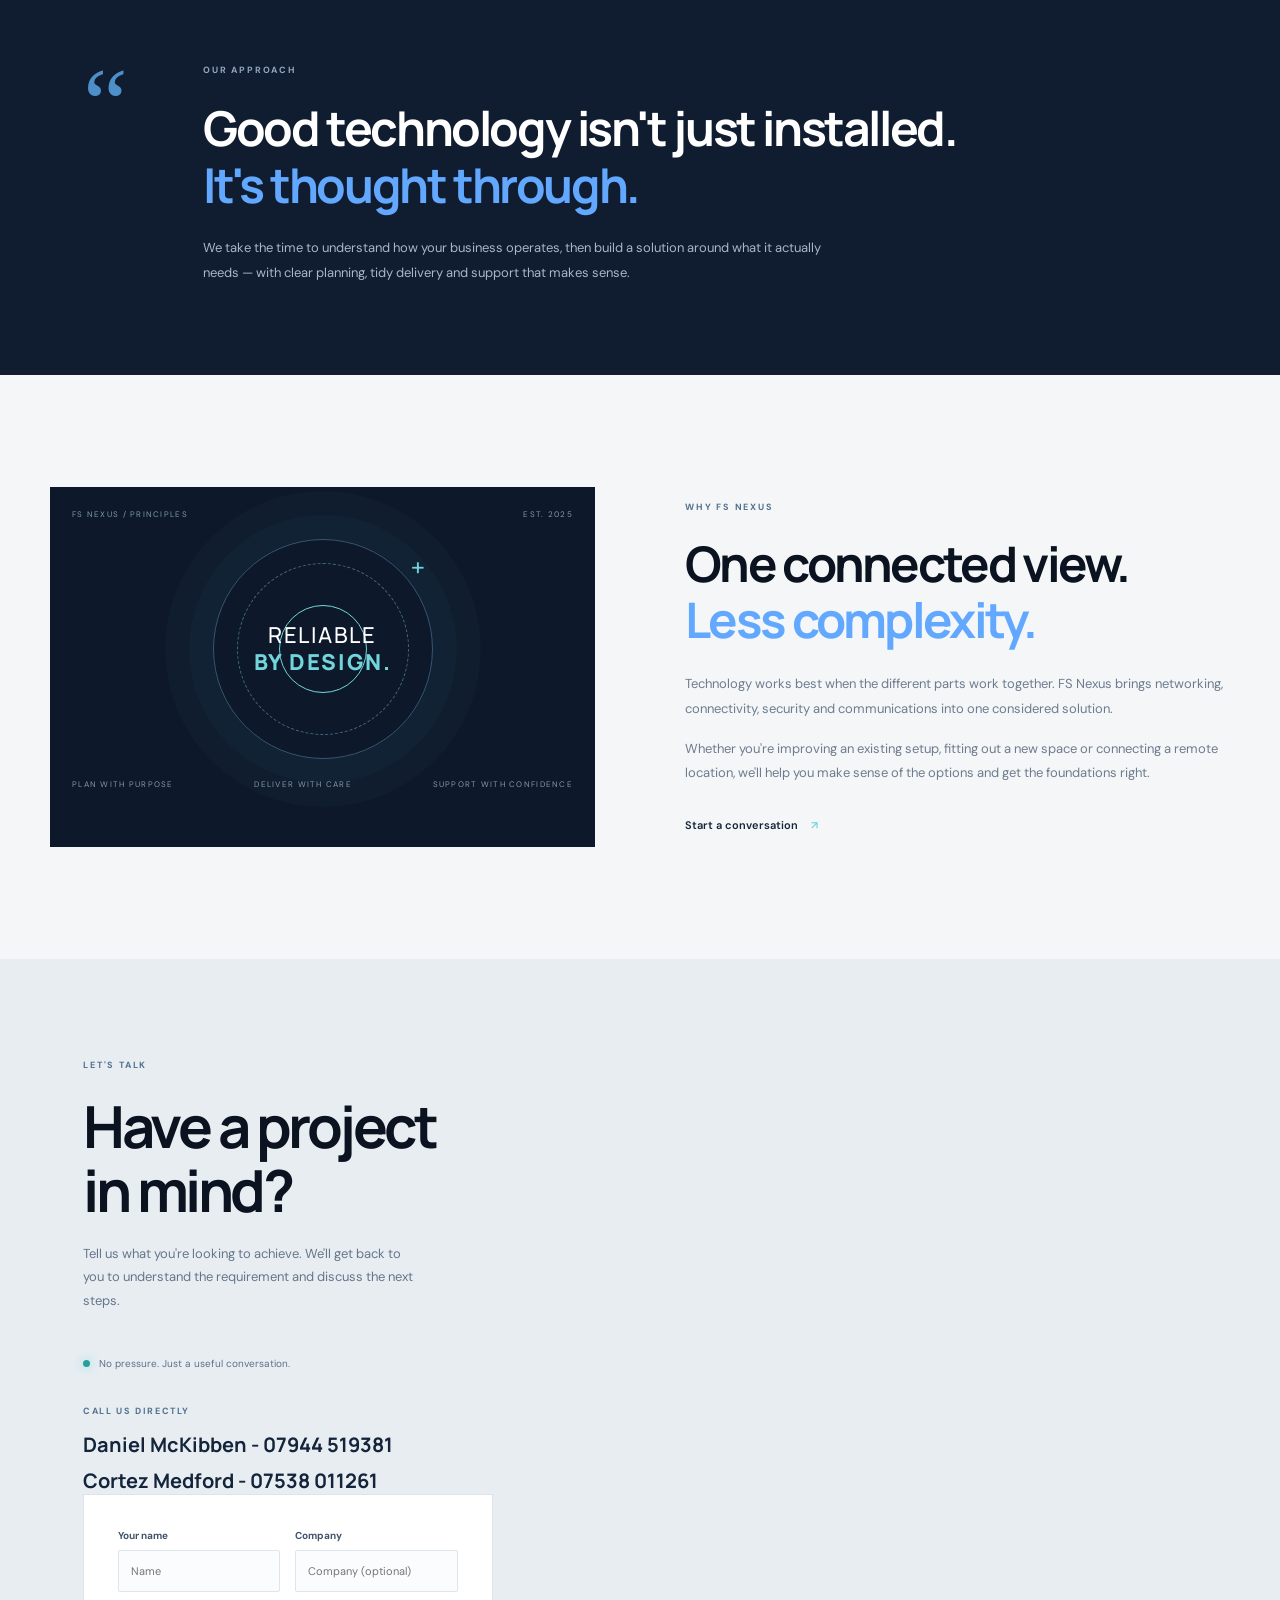
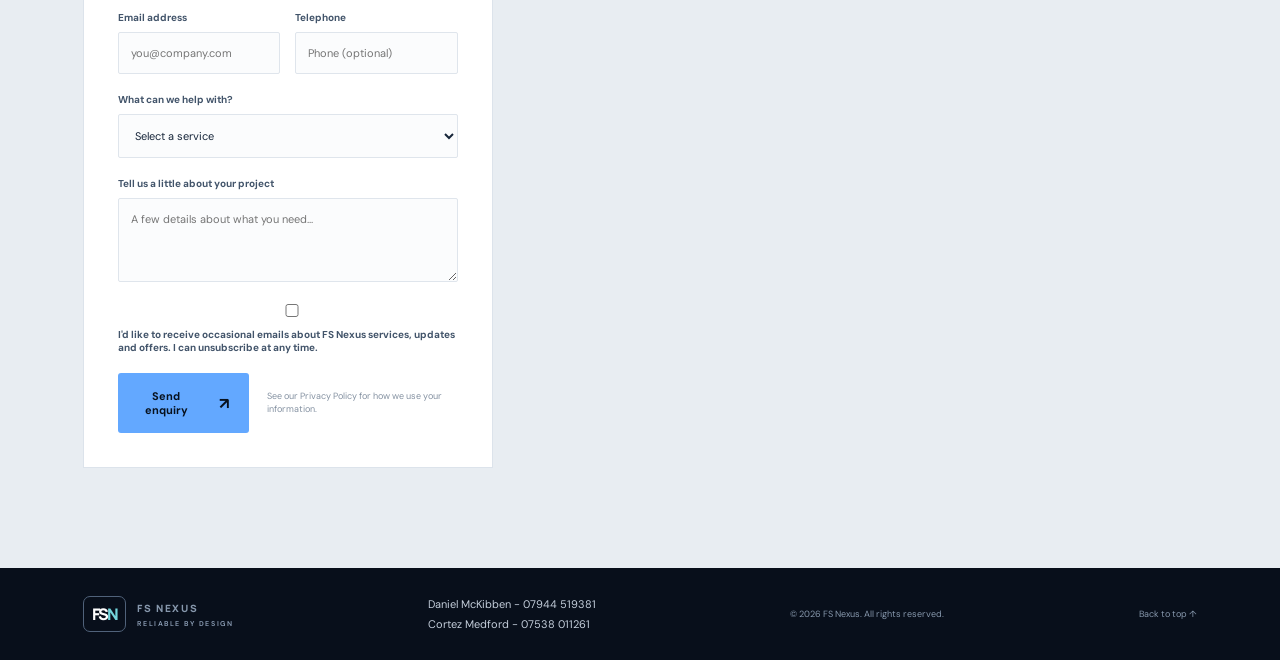
==== commit 22aefa24: "Modify form footer with privacy policy link Updated form footer to include a link to the Privacy Pol" ====
--- a/index.html
+++ b/index.html
@@ -96,7 +96,7 @@
           <input type="checkbox" name="marketing_email" value="yes">
           <span>I'd like to receive occasional emails about FS Nexus services, updates and offers. I can unsubscribe at any time.</span>
         </label>
-        <div class="form-foot"><button class="button button-primary" type="submit">Send enquiry <span>↗</span></button><span id="form-status" role="status" aria-live="polite">Your details are only used to respond to your enquiry.</span></div>
+        <div class="form-foot"><button class="button button-primary" type="submit">Send enquiry <span>↗</span></button><span id="form-status" role="status" aria-live="polite">See our <a href="/privacy.html">Privacy Policy</a> for how we use your information.</span>
         <input class="honeypot" type="text" name="website" tabindex="-1" autocomplete="off" aria-hidden="true">
       </form>
     </section>
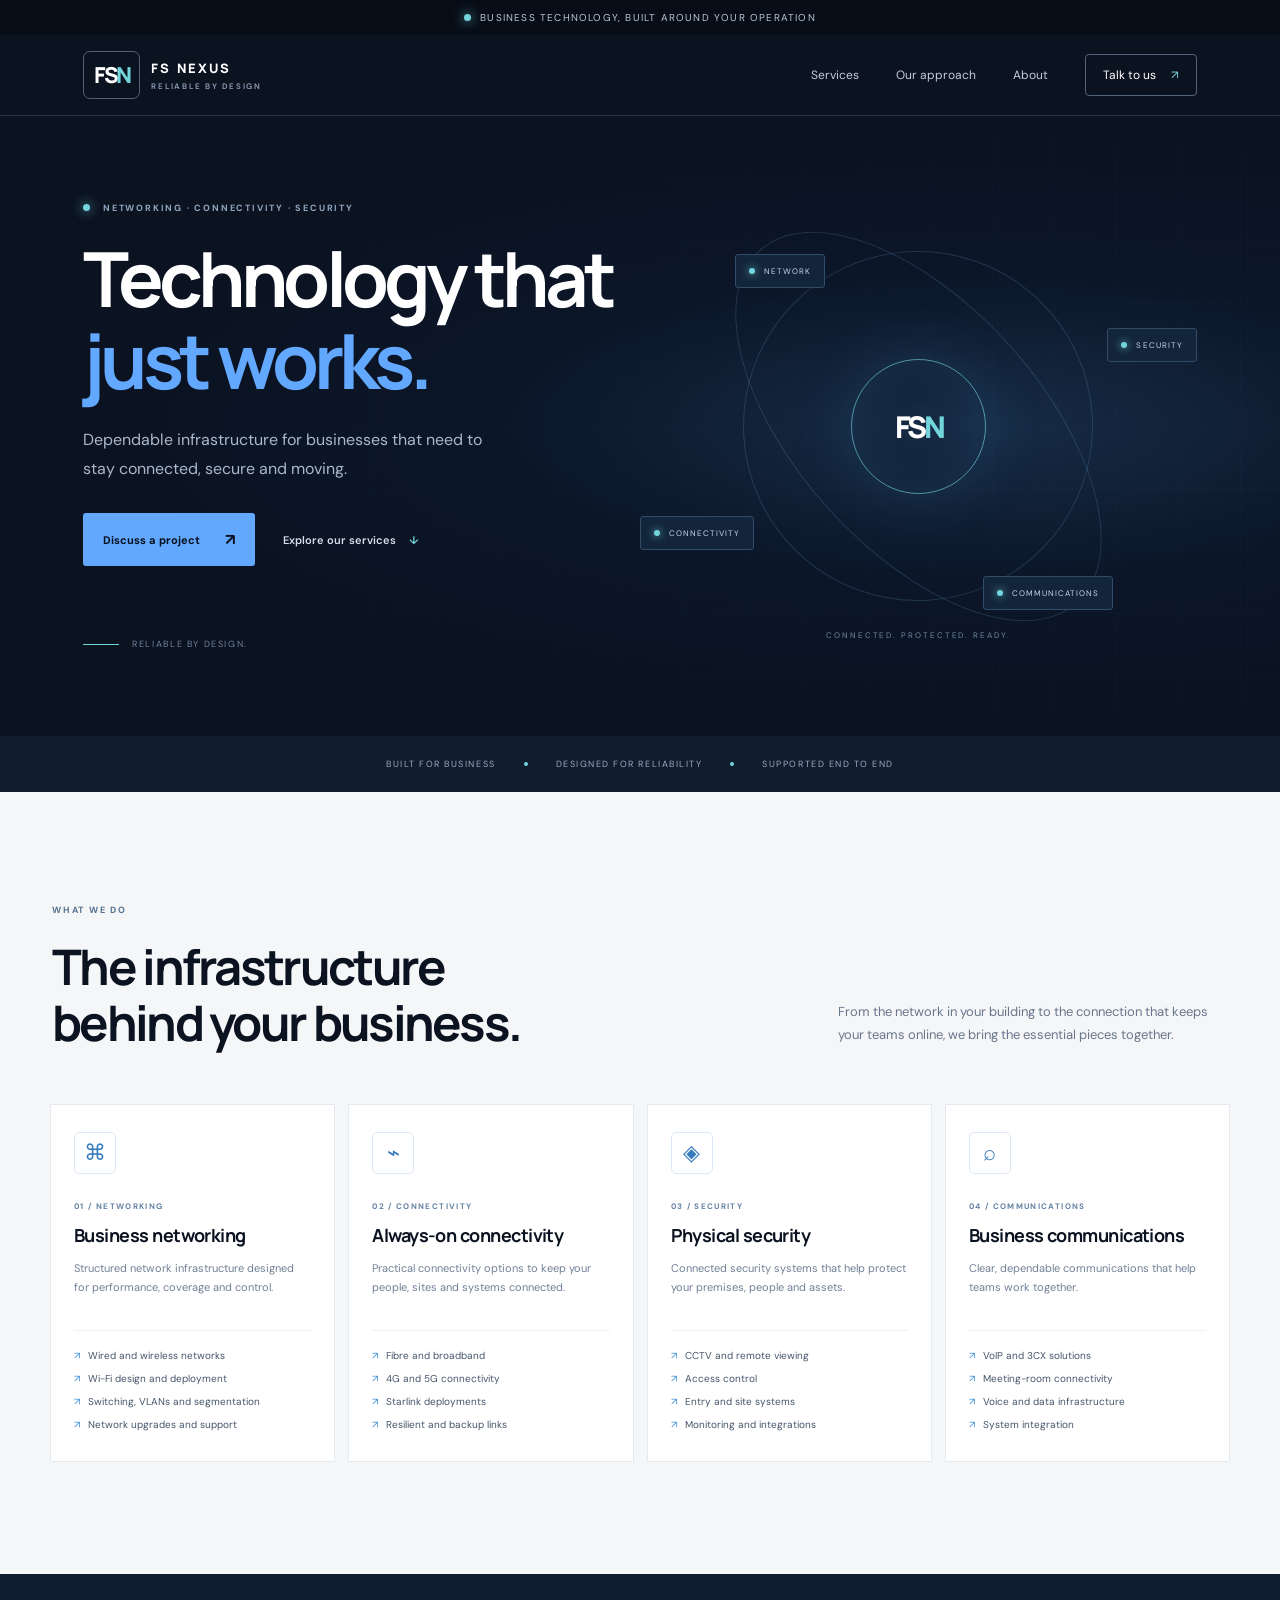
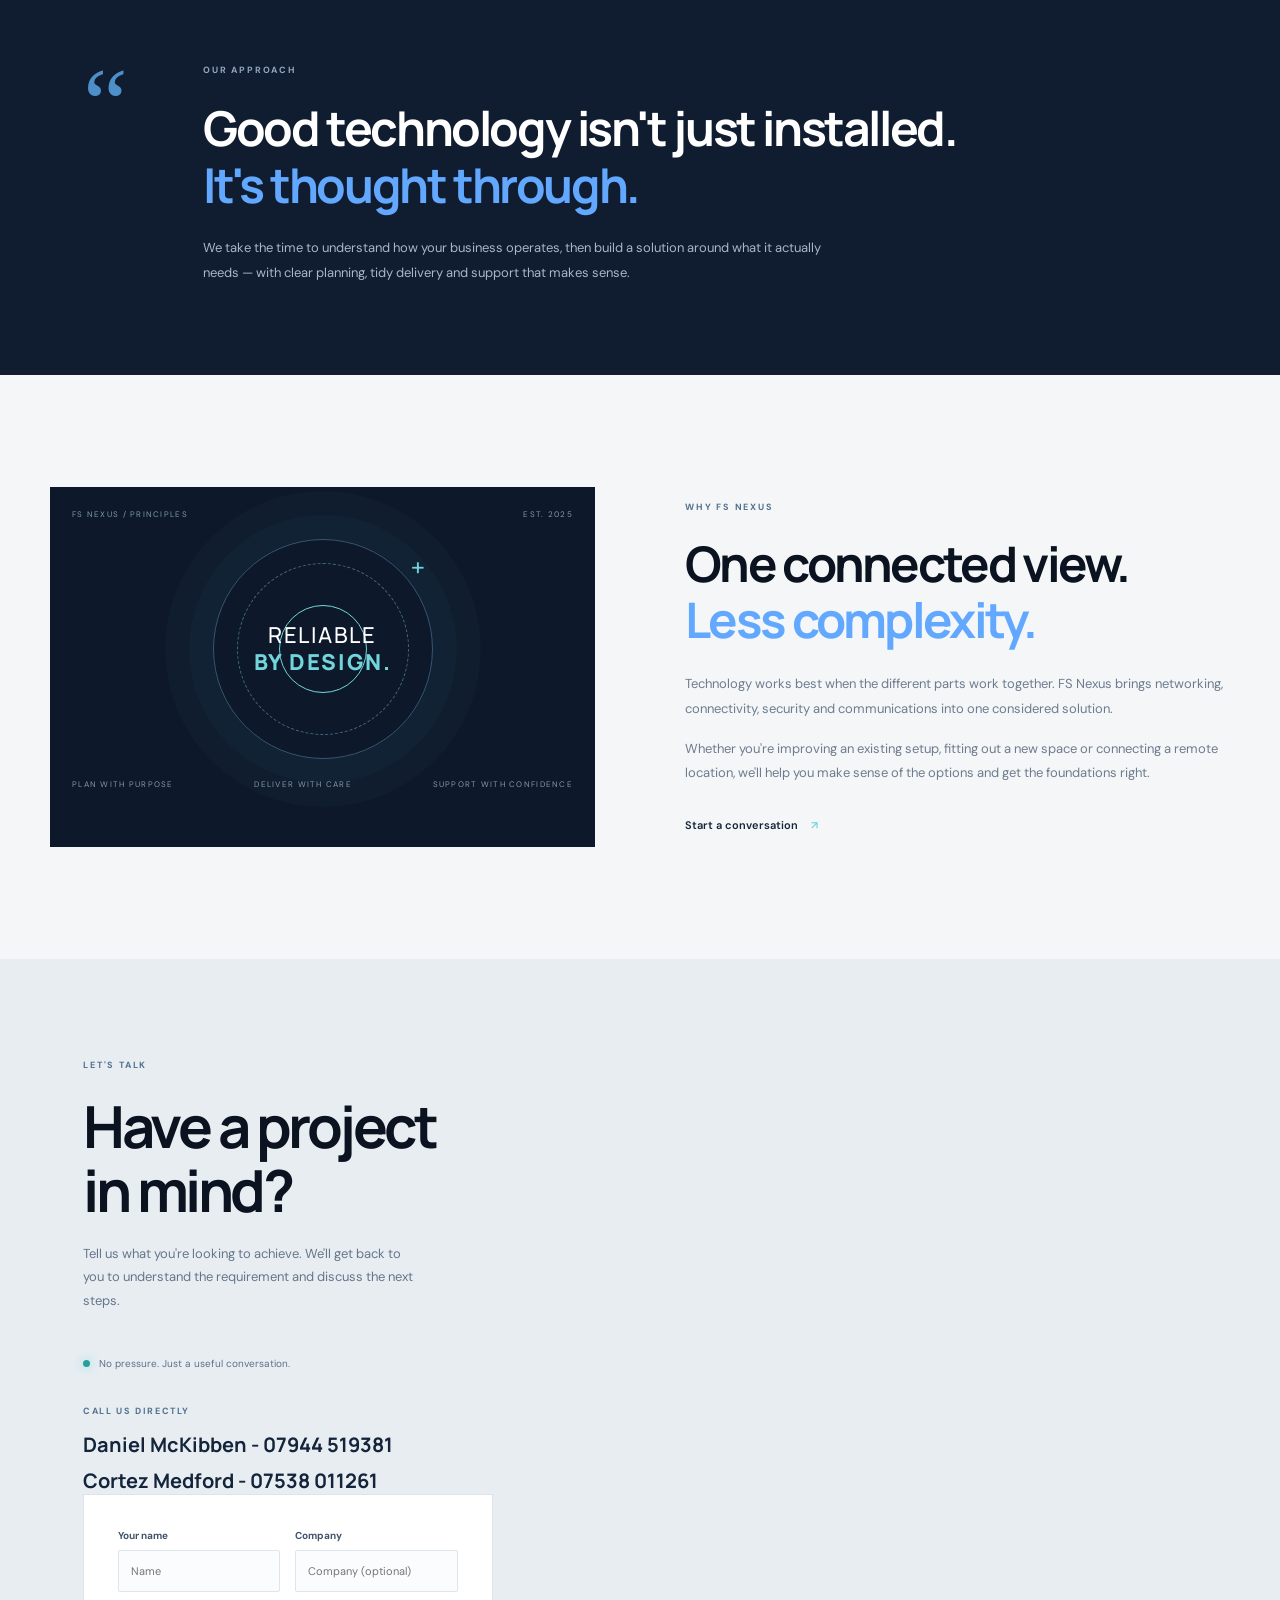
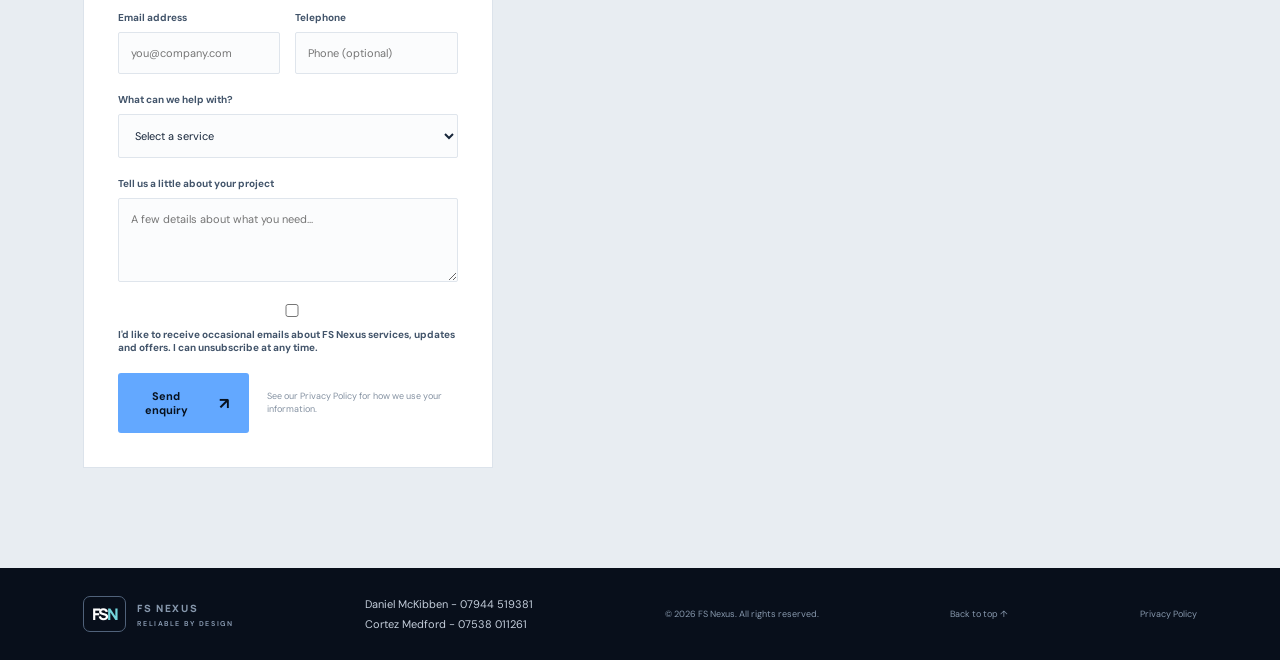
==== commit 8b6b9944: "Add Privacy Policy link to footer" ====
--- a/index.html
+++ b/index.html
@@ -112,4 +112,5 @@
   </div>
   <span>© <span id="year"></span> FS Nexus. All rights reserved.</span>
   <a href="#home">Back to top ↑</a>
+  <a href="/privacy.html">Privacy Policy</a>  
 </footer>
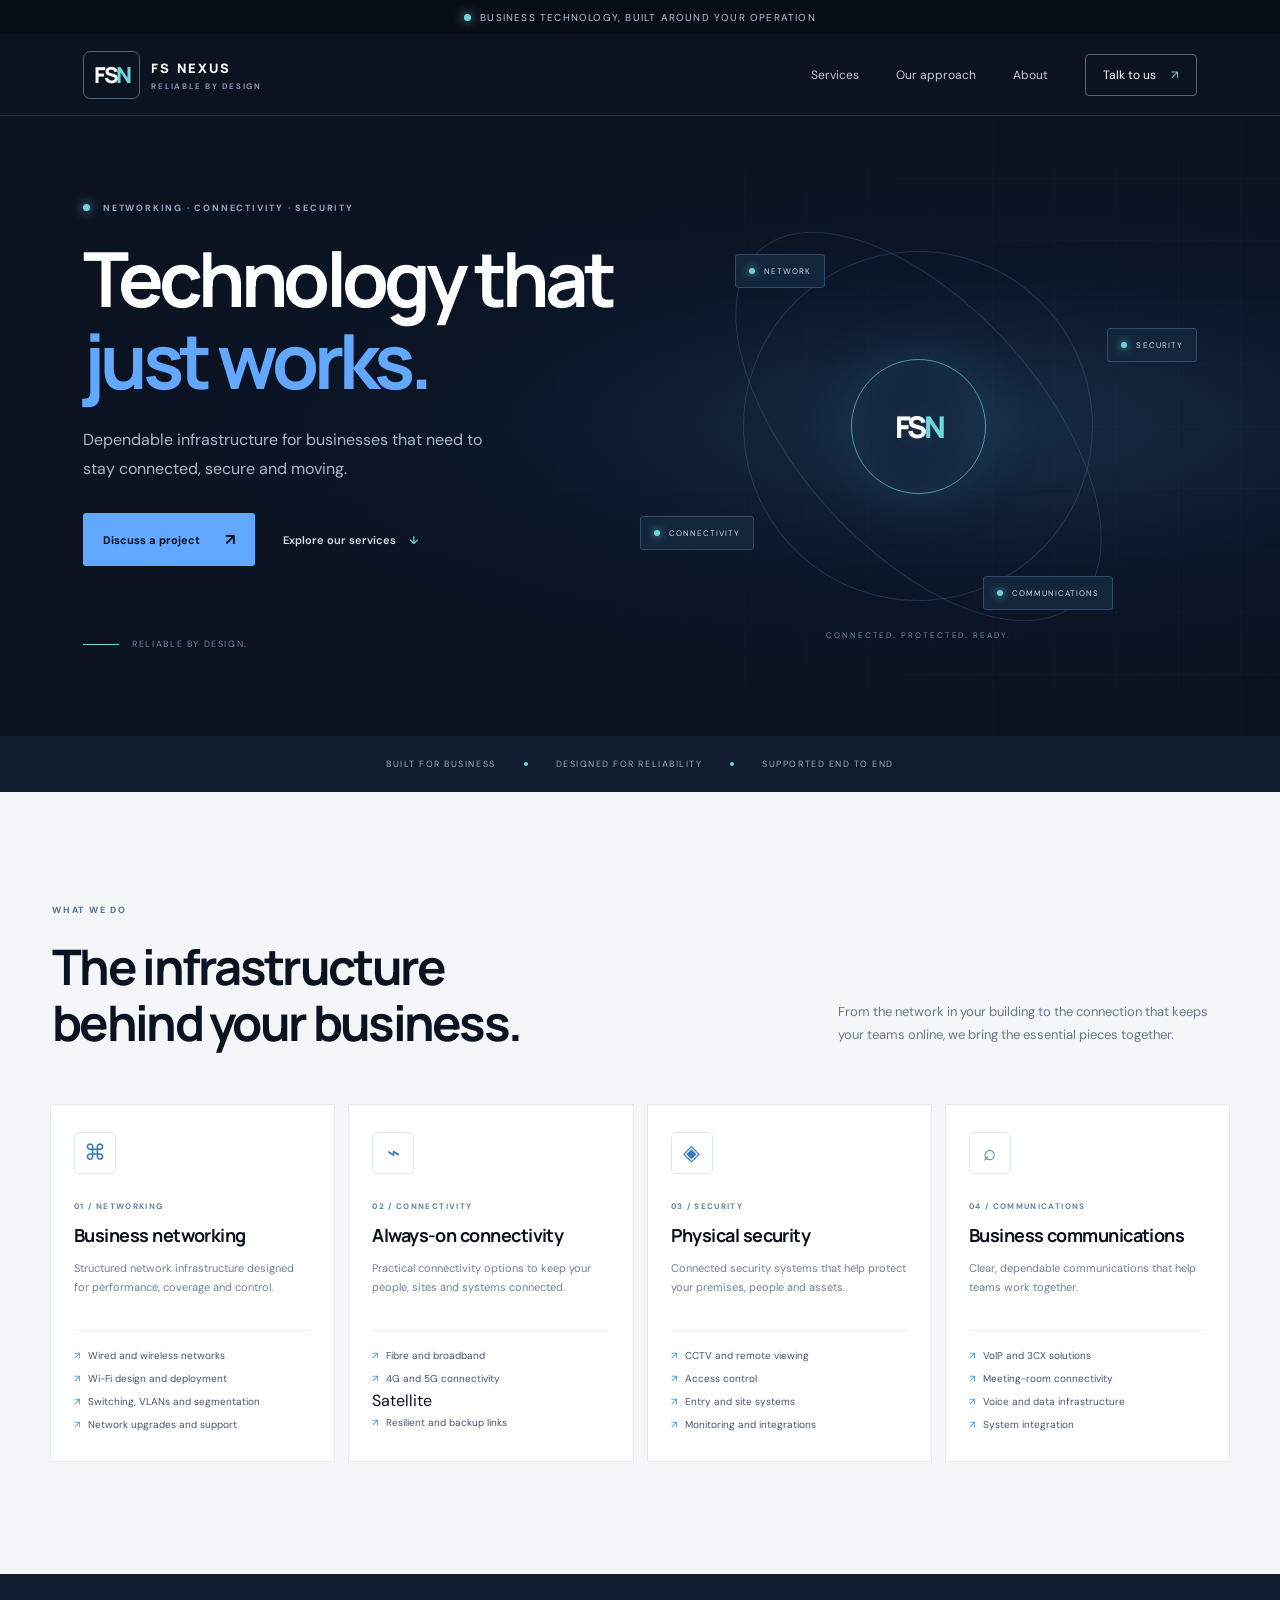
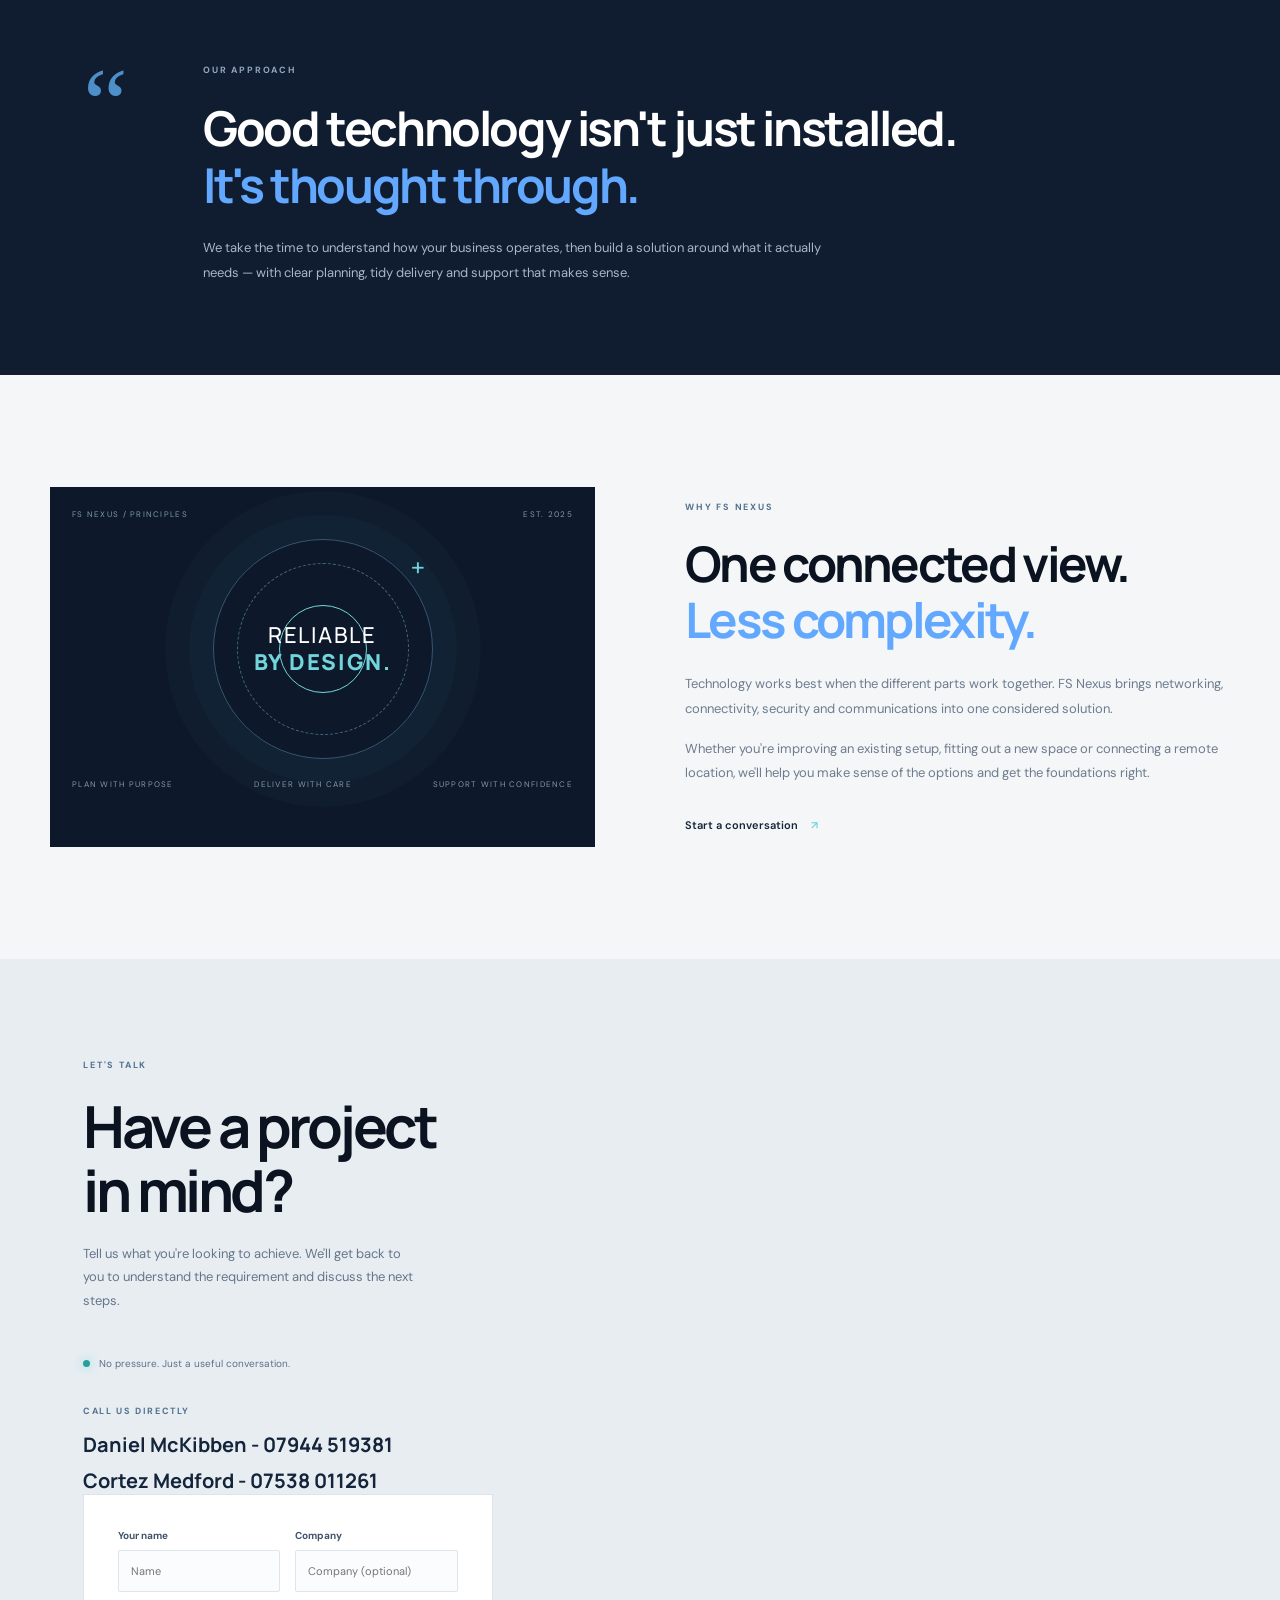
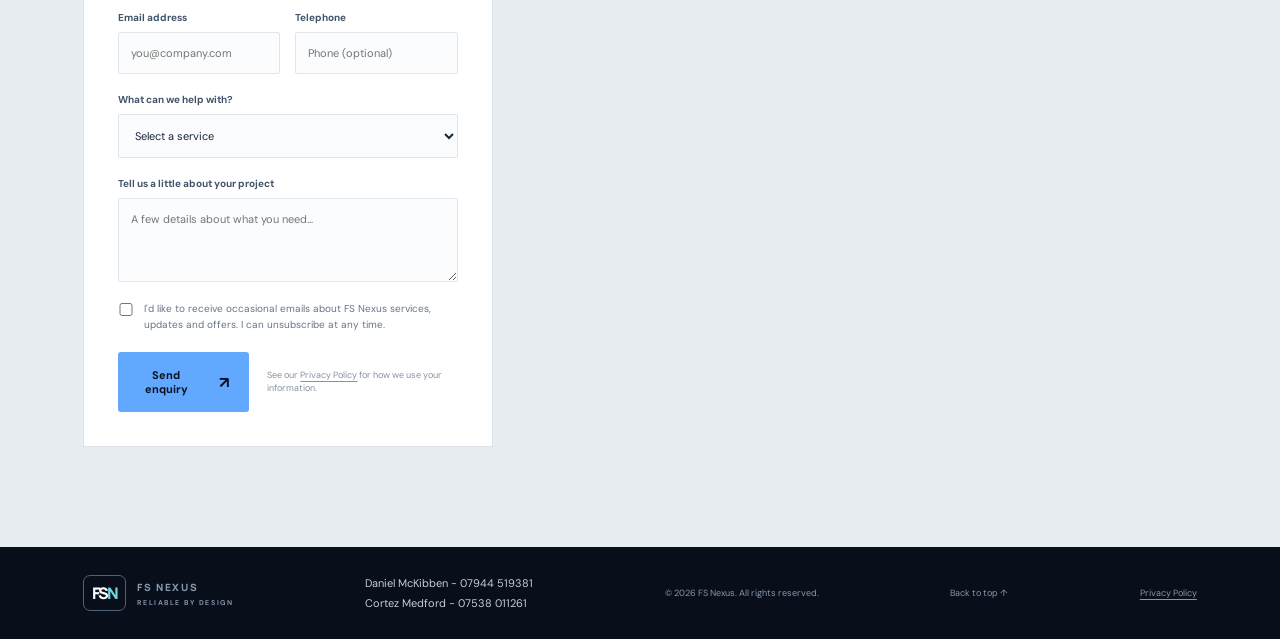
==== commit 59ed1970: "Update connectivity options in index.html" ====
--- a/index.html
+++ b/index.html
@@ -63,7 +63,7 @@
       </div>
       <div class="service-grid">
         <article class="service-card"><div class="service-icon">⌘</div><p class="card-number">01 / NETWORKING</p><h3>Business networking</h3><p>Structured network infrastructure designed for performance, coverage and control.</p><ul><li>Wired and wireless networks</li><li>Wi-Fi design and deployment</li><li>Switching, VLANs and segmentation</li><li>Network upgrades and support</li></ul></article>
-        <article class="service-card"><div class="service-icon">⌁</div><p class="card-number">02 / CONNECTIVITY</p><h3>Always-on connectivity</h3><p>Practical connectivity options to keep your people, sites and systems connected.</p><ul><li>Fibre and broadband</li><li>4G and 5G connectivity</li><li>Starlink deployments</li><li>Resilient and backup links</li></ul></article>
+        <article class="service-card"><div class="service-icon">⌁</div><p class="card-number">02 / CONNECTIVITY</p><h3>Always-on connectivity</h3><p>Practical connectivity options to keep your people, sites and systems connected.</p><ul><li>Fibre and broadband</li><li>4G and 5G connectivity</li><lib>Satellite</lib><li>Resilient and backup links</li></ul></article>
         <article class="service-card"><div class="service-icon">◈</div><p class="card-number">03 / SECURITY</p><h3>Physical security</h3><p>Connected security systems that help protect your premises, people and assets.</p><ul><li>CCTV and remote viewing</li><li>Access control</li><li>Entry and site systems</li><li>Monitoring and integrations</li></ul></article>
         <article class="service-card"><div class="service-icon">⌕</div><p class="card-number">04 / COMMUNICATIONS</p><h3>Business communications</h3><p>Clear, dependable communications that help teams work together.</p><ul><li>VoIP and 3CX solutions</li><li>Meeting-room connectivity</li><li>Voice and data infrastructure</li><li>System integration</li></ul></article>
       </div>
@@ -90,7 +90,7 @@
       <form class="contact-form" id="contact-form">
         <div class="form-row"><label>Your name<input name="name" autocomplete="name" required maxlength="100" placeholder="Name"></label><label>Company<input name="company" autocomplete="organization" maxlength="120" placeholder="Company (optional)"></label></div>
         <div class="form-row"><label>Email address<input type="email" name="email" autocomplete="email" required maxlength="254" placeholder="you@company.com"></label><label>Telephone<input type="tel" name="phone" autocomplete="tel" maxlength="40" placeholder="Phone (optional)"></label></div>
-        <label>What can we help with?<select name="service" required><option value="" disabled selected>Select a service</option><option>Business networking</option><option>Connectivity (fibre / 4G / 5G / Starlink)</option><option>CCTV and access control</option><option>Business communications / VoIP</option><option>Multiple services / wider project</option><option>Something else</option></select></label>
+        <label>What can we help with?<select name="service" required><option value="" disabled selected>Select a service</option><option>Business networking</option><option>Connectivity (fibre / 4G / 5G / Satellite )</option><option>CCTV and access control</option><option>Business communications / VoIP</option><option>Multiple services / wider project</option><option>Something else</option></select></label>
         <label>Tell us a little about your project<textarea name="message" rows="4" required maxlength="4000" placeholder="A few details about what you need..."></textarea></label>
         <label class="marketing-consent">
           <input type="checkbox" name="marketing_email" value="yes">
--- a/styles.css
+++ b/styles.css
@@ -50,3 +50,36 @@
   display: block;
   width: fit-content;
 }
+.marketing-consent {
+  display: flex !important;
+  flex-direction: row !important;
+  align-items: flex-start;
+  gap: 10px !important;
+  font-weight: 400 !important;
+  line-height: 1.6;
+}
+
+.marketing-consent input[type="checkbox"] {
+  width: 16px;
+  min-width: 16px;
+  margin: 2px 0 0;
+  padding: 0;
+}
+
+.marketing-consent span {
+  font-size: 10px;
+  color: #64748b;
+}
+
+.privacy-notice {
+  margin: 0;
+  font-size: 9px;
+  color: #8491a1;
+}
+
+.contact-form a,
+.footer a[href="/privacy.html"] {
+  text-decoration: underline;
+  text-underline-offset: 3px;
+}
+
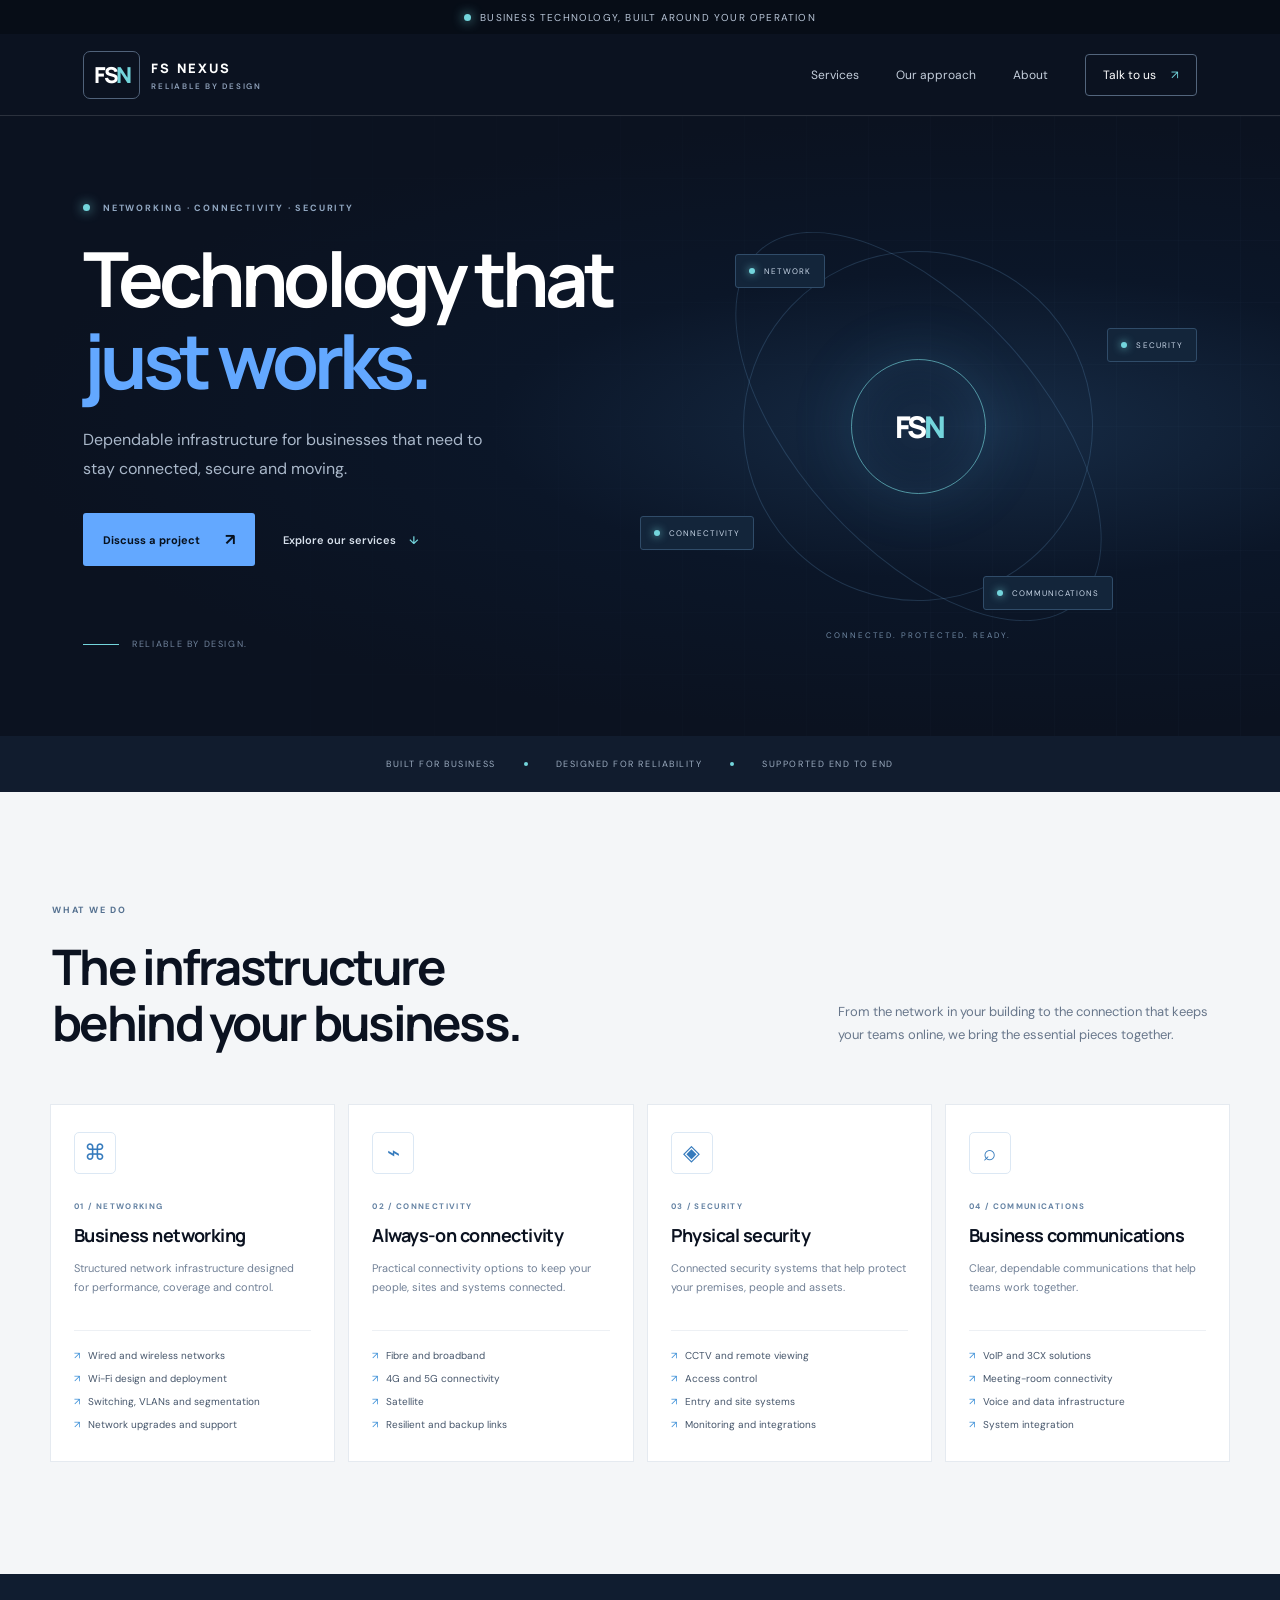
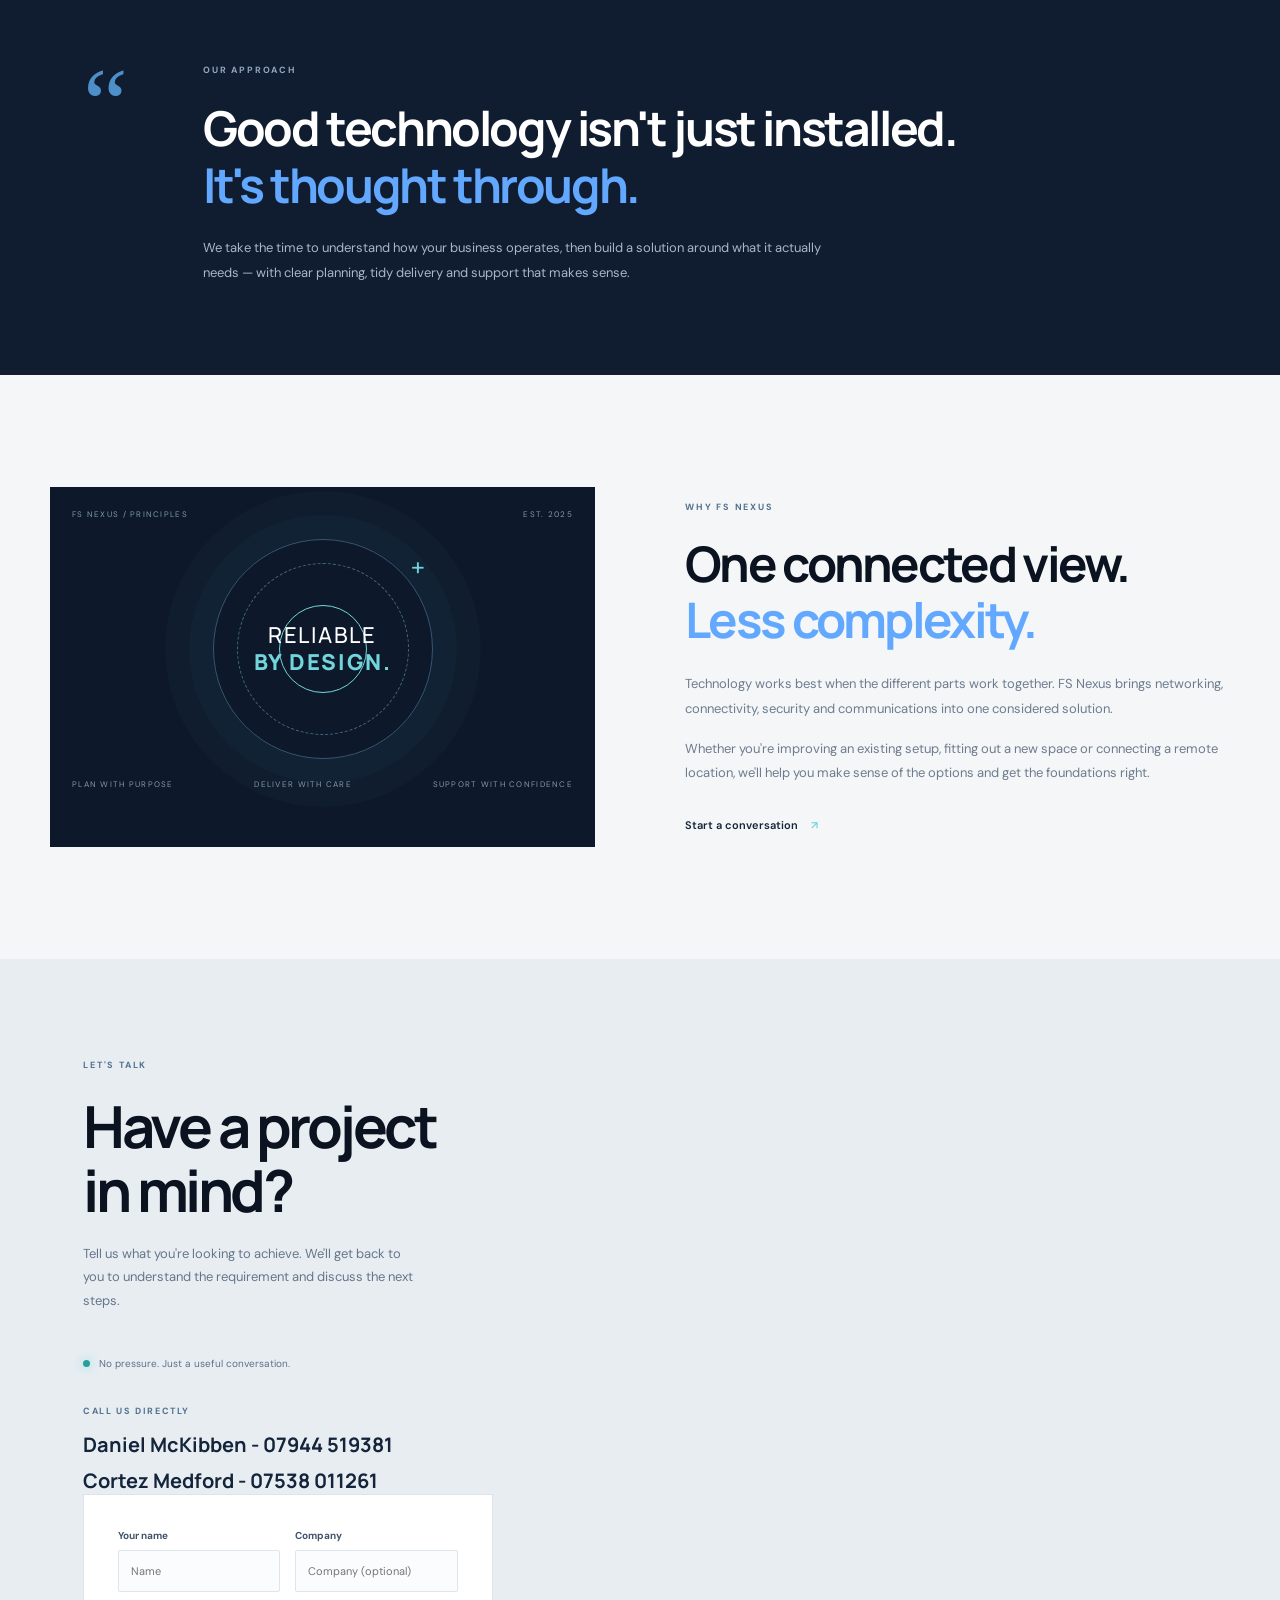
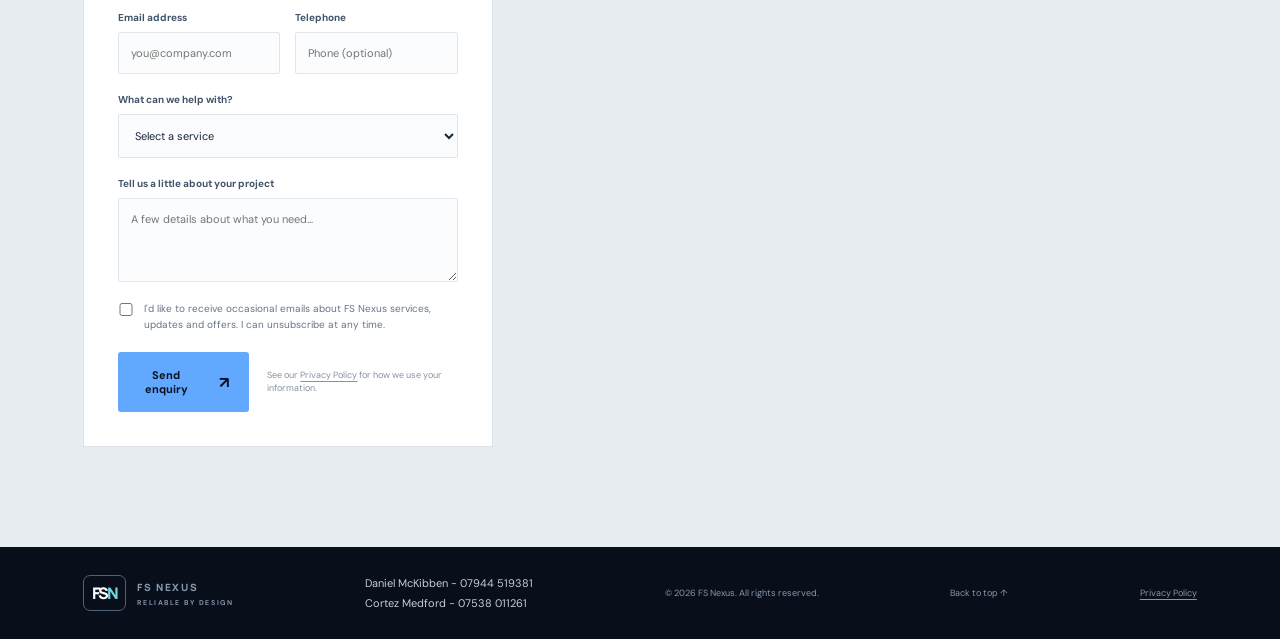
==== commit 24f6a1c8: "Fix duplicate service card for connectivity section" ====
--- a/index.html
+++ b/index.html
@@ -63,7 +63,7 @@
       </div>
       <div class="service-grid">
         <article class="service-card"><div class="service-icon">⌘</div><p class="card-number">01 / NETWORKING</p><h3>Business networking</h3><p>Structured network infrastructure designed for performance, coverage and control.</p><ul><li>Wired and wireless networks</li><li>Wi-Fi design and deployment</li><li>Switching, VLANs and segmentation</li><li>Network upgrades and support</li></ul></article>
-        <article class="service-card"><div class="service-icon">⌁</div><p class="card-number">02 / CONNECTIVITY</p><h3>Always-on connectivity</h3><p>Practical connectivity options to keep your people, sites and systems connected.</p><ul><li>Fibre and broadband</li><li>4G and 5G connectivity</li><lib>Satellite</lib><li>Resilient and backup links</li></ul></article>
+        <article class="service-card"><div class="service-icon">⌁</div><p class="card-number">02 / CONNECTIVITY</p><h3>Always-on connectivity</h3><p>Practical connectivity options to keep your people, sites and systems connected.</p><ul><li>Fibre and broadband</li><li>4G and 5G connectivity</li><li>Satellite</li><li>Resilient and backup links</li></ul></article>
         <article class="service-card"><div class="service-icon">◈</div><p class="card-number">03 / SECURITY</p><h3>Physical security</h3><p>Connected security systems that help protect your premises, people and assets.</p><ul><li>CCTV and remote viewing</li><li>Access control</li><li>Entry and site systems</li><li>Monitoring and integrations</li></ul></article>
         <article class="service-card"><div class="service-icon">⌕</div><p class="card-number">04 / COMMUNICATIONS</p><h3>Business communications</h3><p>Clear, dependable communications that help teams work together.</p><ul><li>VoIP and 3CX solutions</li><li>Meeting-room connectivity</li><li>Voice and data infrastructure</li><li>System integration</li></ul></article>
       </div>
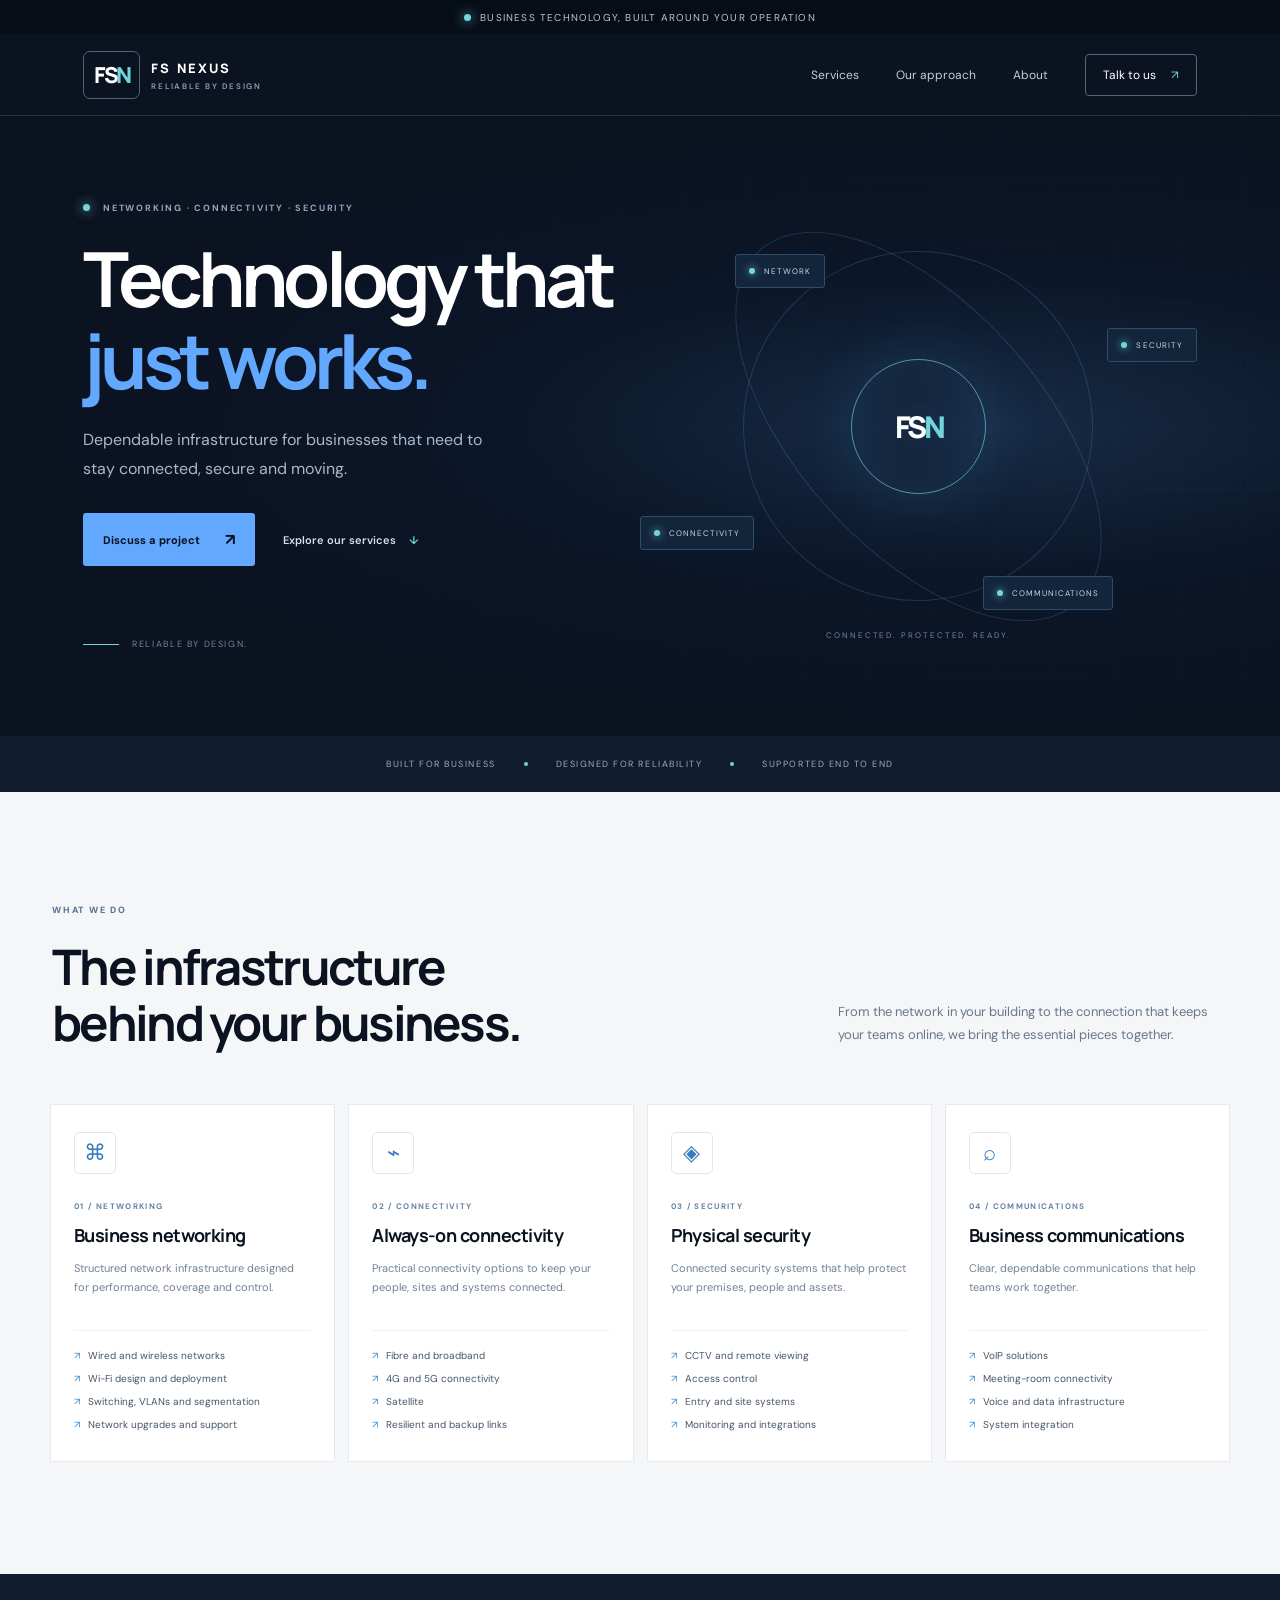
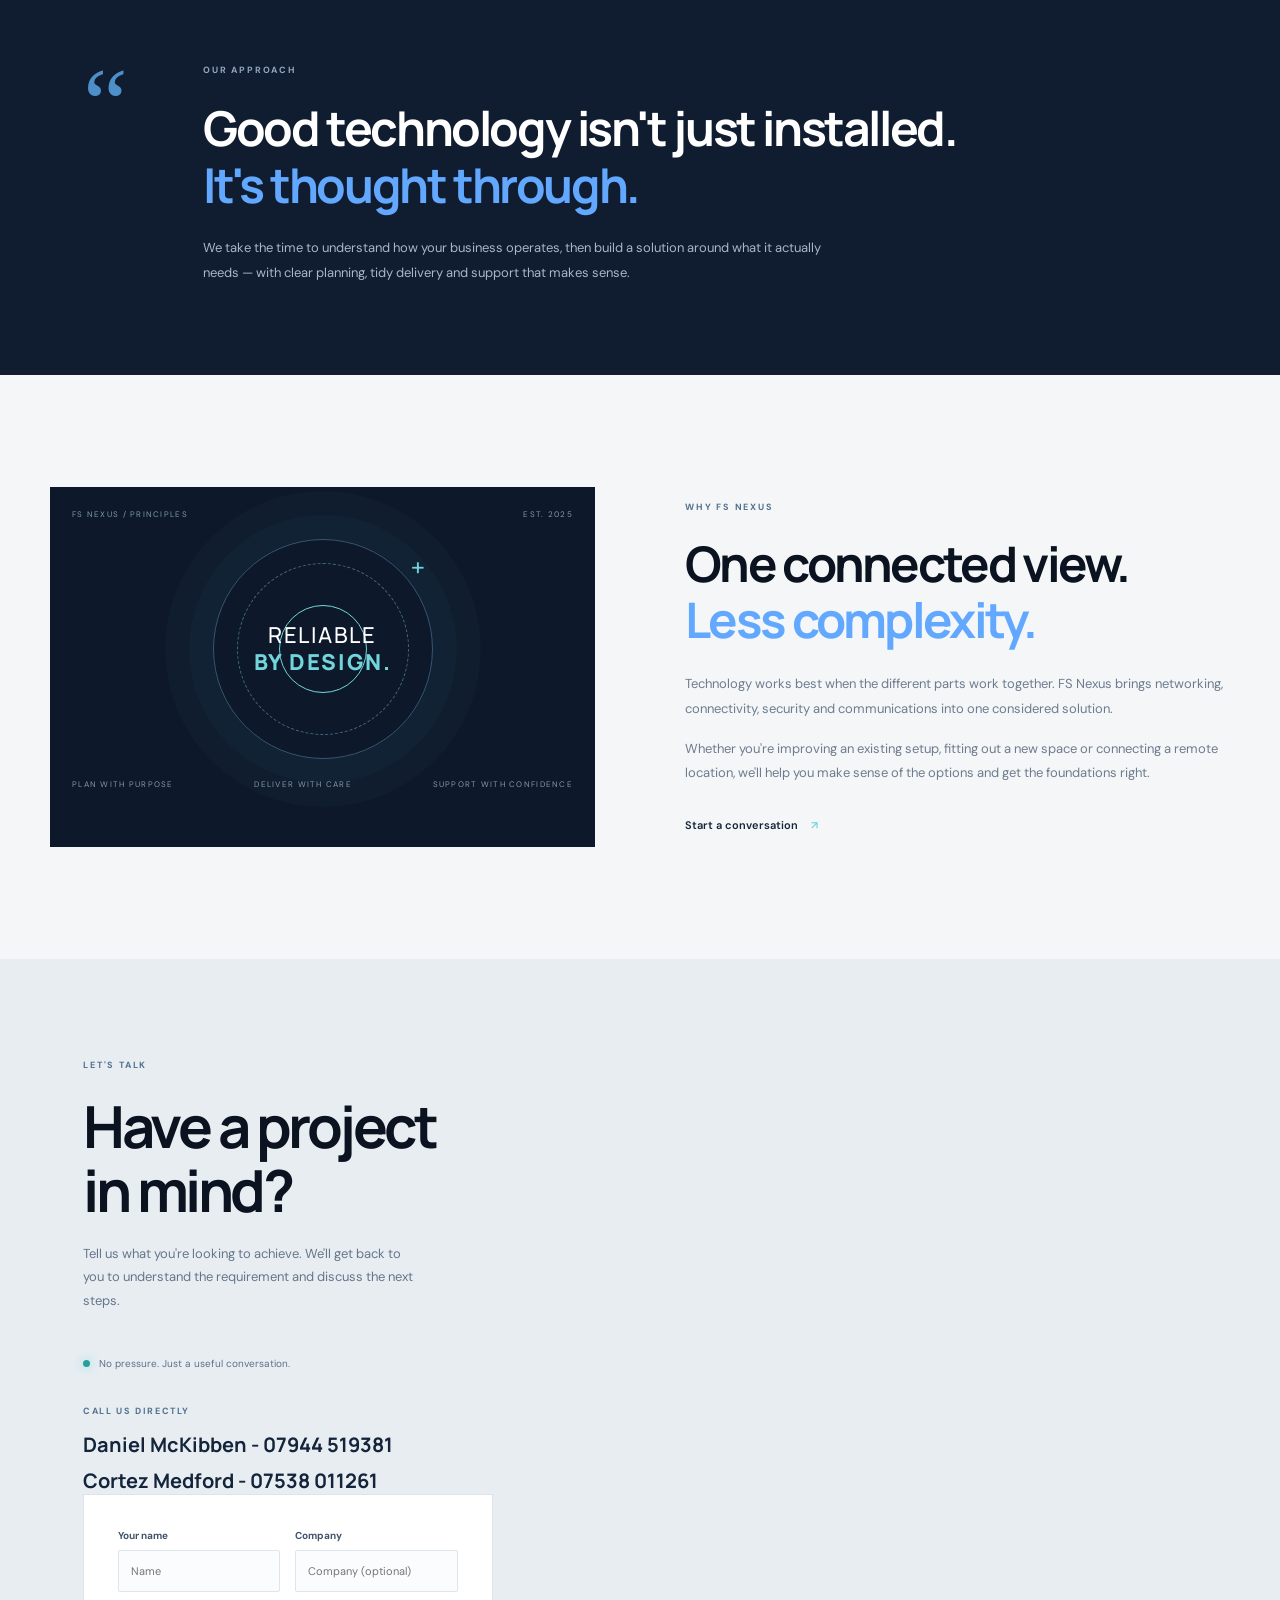
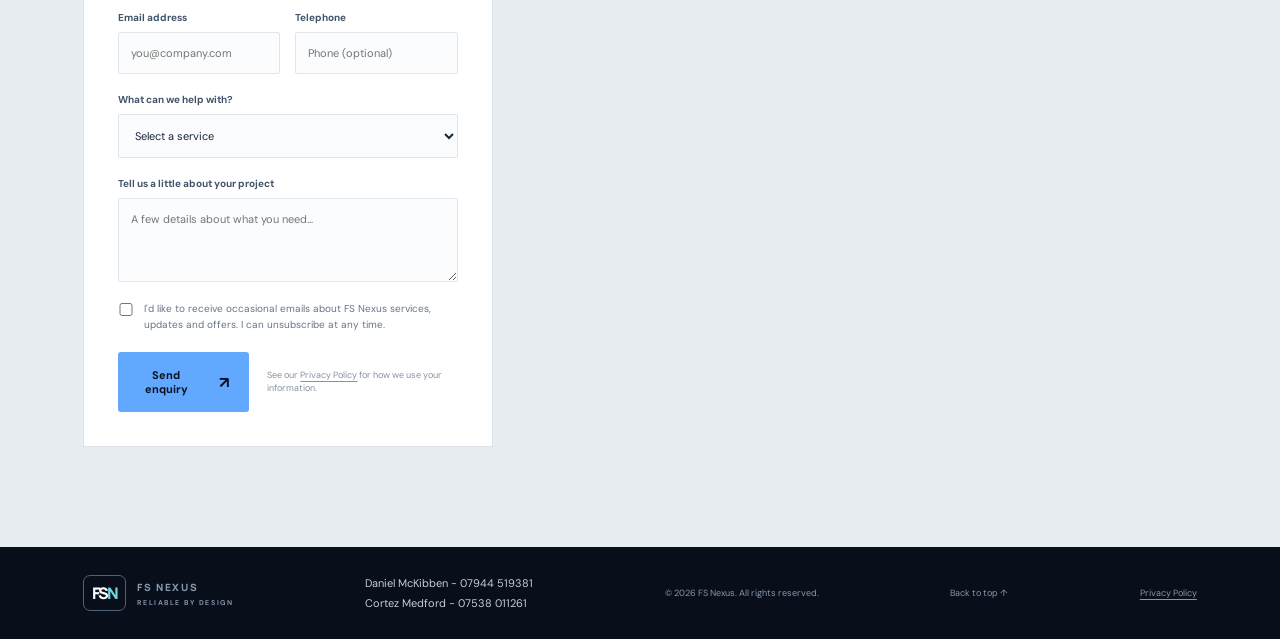
==== commit 0c46cc3e: "Modify communications service card details Updated the communications service card to specify VoIP s" ====
--- a/index.html
+++ b/index.html
@@ -65,7 +65,7 @@
         <article class="service-card"><div class="service-icon">⌘</div><p class="card-number">01 / NETWORKING</p><h3>Business networking</h3><p>Structured network infrastructure designed for performance, coverage and control.</p><ul><li>Wired and wireless networks</li><li>Wi-Fi design and deployment</li><li>Switching, VLANs and segmentation</li><li>Network upgrades and support</li></ul></article>
         <article class="service-card"><div class="service-icon">⌁</div><p class="card-number">02 / CONNECTIVITY</p><h3>Always-on connectivity</h3><p>Practical connectivity options to keep your people, sites and systems connected.</p><ul><li>Fibre and broadband</li><li>4G and 5G connectivity</li><li>Satellite</li><li>Resilient and backup links</li></ul></article>
         <article class="service-card"><div class="service-icon">◈</div><p class="card-number">03 / SECURITY</p><h3>Physical security</h3><p>Connected security systems that help protect your premises, people and assets.</p><ul><li>CCTV and remote viewing</li><li>Access control</li><li>Entry and site systems</li><li>Monitoring and integrations</li></ul></article>
-        <article class="service-card"><div class="service-icon">⌕</div><p class="card-number">04 / COMMUNICATIONS</p><h3>Business communications</h3><p>Clear, dependable communications that help teams work together.</p><ul><li>VoIP and 3CX solutions</li><li>Meeting-room connectivity</li><li>Voice and data infrastructure</li><li>System integration</li></ul></article>
+        <article class="service-card"><div class="service-icon">⌕</div><p class="card-number">04 / COMMUNICATIONS</p><h3>Business communications</h3><p>Clear, dependable communications that help teams work together.</p><ul><li>VoIP solutions</li><li>Meeting-room connectivity</li><li>Voice and data infrastructure</li><li>System integration</li></ul></article>
       </div>
     </section>
 
